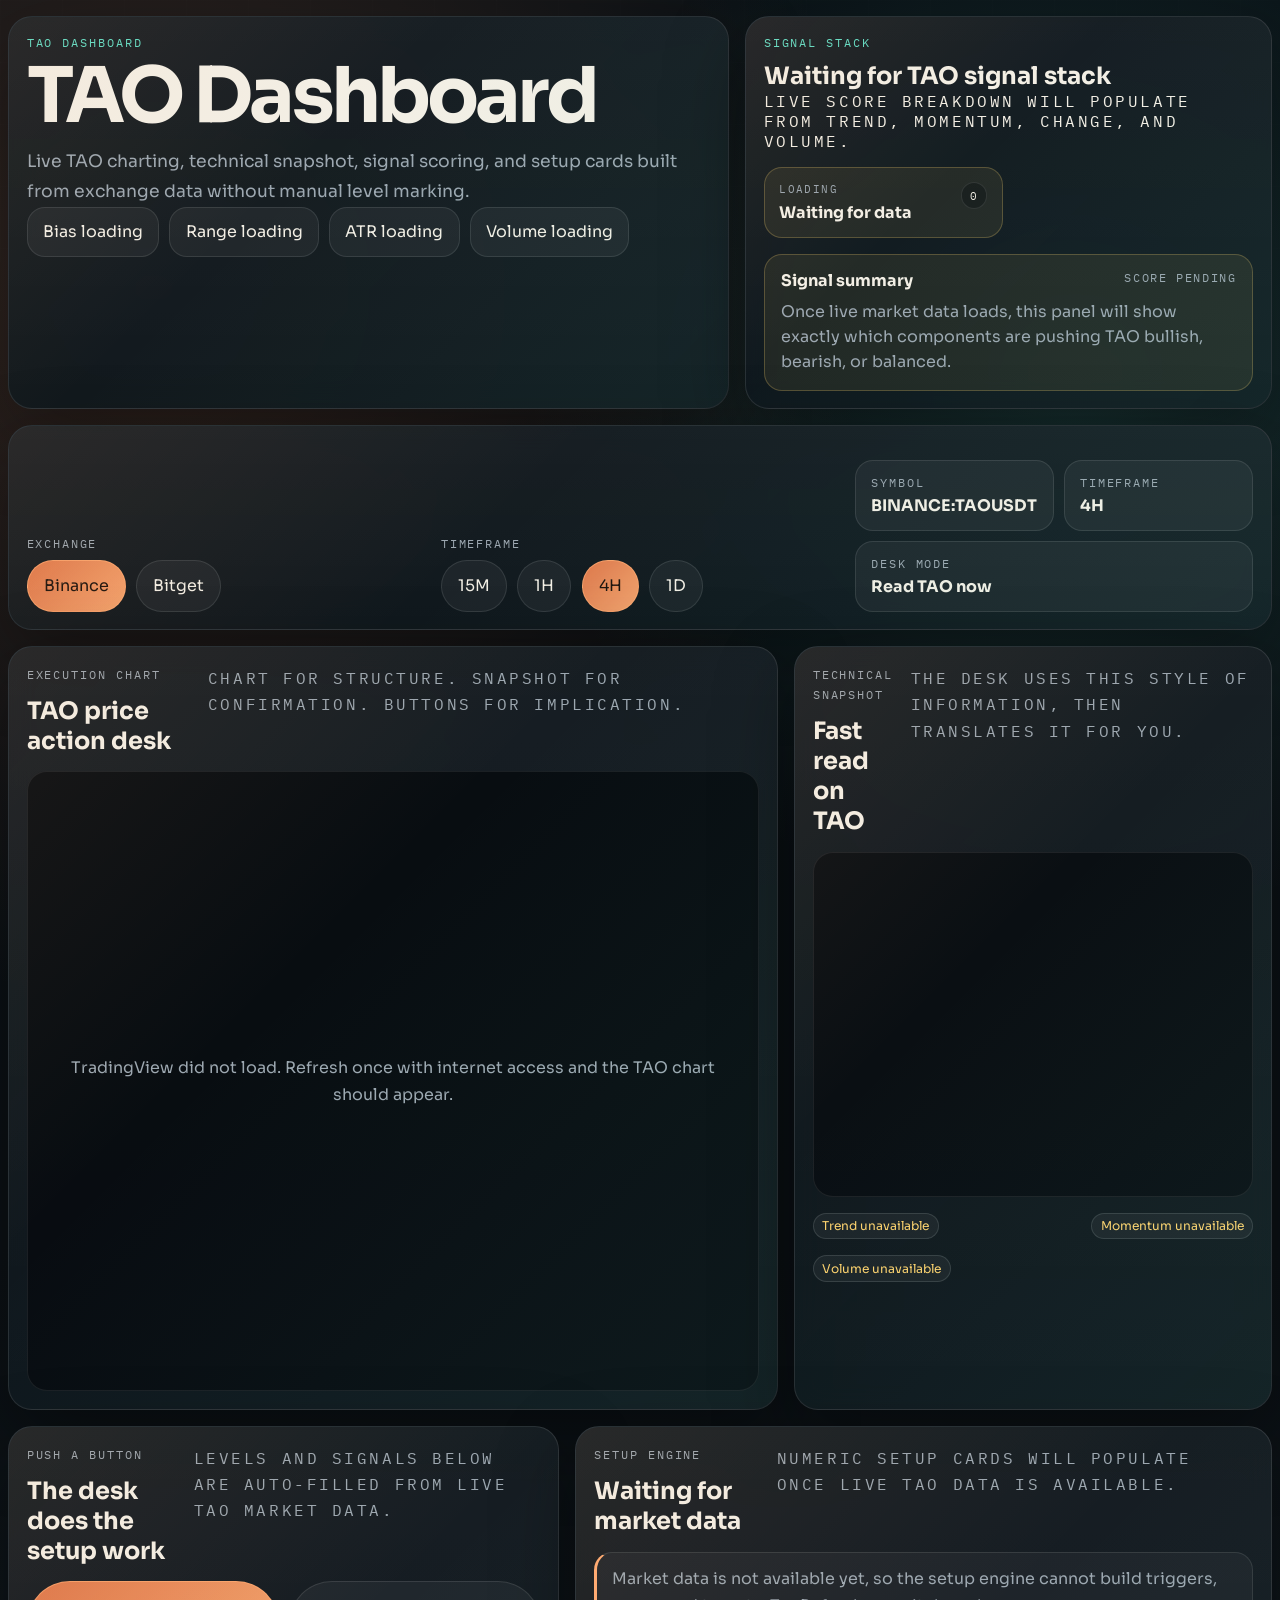
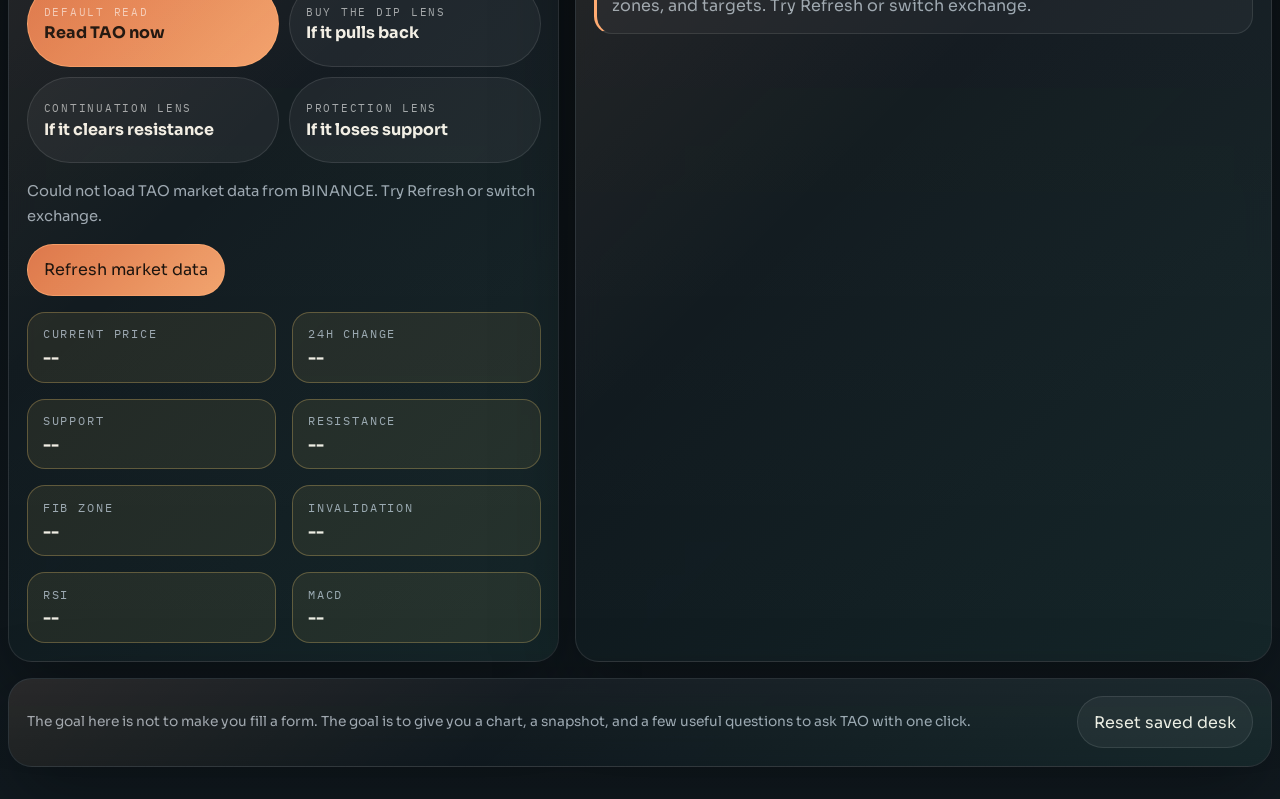
==== tao-dashboard/index.html @ 27b476bb "Publish TAO dashboard site" ====
﻿<!DOCTYPE html>
<html lang="en">
<head>
<meta charset="UTF-8">
<meta name="viewport" content="width=device-width, initial-scale=1.0">
<title>TAO Dashboard</title>
<link rel="preconnect" href="https://fonts.googleapis.com">
<link rel="preconnect" href="https://fonts.gstatic.com" crossorigin>
<link href="https://fonts.googleapis.com/css2?family=IBM+Plex+Mono:wght@400;500;600&family=Sora:wght@400;600;700;800&display=swap" rel="stylesheet">
<script src="https://s3.tradingview.com/tv.js"></script>
<style>
:root{--bg:#0b1014;--panel:rgba(16,25,31,.9);--line:rgba(255,255,255,.11);--text:#f3efe5;--muted:#9da8b1;--accent:#ffab72;--accent2:#62dec6;--good:#8ae29c;--warn:#ffd36e;--bad:#ff7c72;--shadow:0 28px 80px rgba(0,0,0,.35);--r:24px}
*{box-sizing:border-box}body{margin:0;min-height:100vh;font-family:"Sora",sans-serif;color:var(--text);background:radial-gradient(circle at 12% 12%,rgba(255,139,82,.17),transparent 30%),radial-gradient(circle at 84% 16%,rgba(98,222,198,.16),transparent 24%),linear-gradient(180deg,#091015,#0b1014 52%,#111a20);overflow-x:hidden}body::before{content:"";position:fixed;inset:0;pointer-events:none;background:linear-gradient(rgba(255,255,255,.03) 1px,transparent 1px),linear-gradient(90deg,rgba(255,255,255,.03) 1px,transparent 1px);background-size:62px 62px;mask-image:linear-gradient(180deg,rgba(255,255,255,.28),transparent 88%)}main{width:min(1380px,calc(100vw - 1rem));margin:0 auto;padding:1rem 0 2rem}
.panel{background:linear-gradient(180deg,rgba(255,255,255,.03),transparent),var(--panel);border:1px solid var(--line);border-radius:var(--r);box-shadow:var(--shadow);backdrop-filter:blur(14px);position:relative;overflow:hidden}.panel::before{content:"";position:absolute;inset:0;background:linear-gradient(135deg,rgba(255,171,114,.08),transparent 40%,rgba(98,222,198,.07));pointer-events:none}
.hero,.controls,.top-grid,.desk-grid,.explain-grid,.metric-grid,.bubble-grid{display:grid;gap:1rem}.hero{grid-template-columns:minmax(0,1.3fr) minmax(280px,.95fr);margin-bottom:1rem}.hero-card,.explainer,.control-card,.chart,.snapshot,.autopilot,.readout,.footer-row{padding:1.1rem}.eyebrow,.label,.mini,.metric span,.stat span,.mode-btn small{font-family:"IBM Plex Mono",monospace;text-transform:uppercase;letter-spacing:.16em}.eyebrow{margin:0 0 .7rem;font-size:.76rem;color:var(--accent2)}h1,h2,h3,p{margin:0}h1{font-size:clamp(2.8rem,6vw,4.9rem);line-height:.92;letter-spacing:-.05em;max-width:10ch}.lede{margin-top:1rem;max-width:60ch;color:var(--muted);line-height:1.72;font-size:clamp(1rem,1.35vw,1.12rem)}
.chip-row,.segmented,.stat-row,.mode-row{display:flex;flex-wrap:wrap;gap:.65rem}.chip,.segmented button,.stat,.metric,.explain,.bubble,.mode-btn,.refresh-btn,.reset-btn{border:1px solid rgba(255,255,255,.1);background:rgba(255,255,255,.05);border-radius:18px}.chip,.stat,.metric,.explain,.bubble{padding:.85rem .95rem}.controls{grid-template-columns:repeat(3,minmax(0,1fr));margin-bottom:1rem;align-items:end}.label{font-size:.72rem;color:var(--muted);margin-bottom:.55rem}.segmented button,.mode-btn,.refresh-btn,.reset-btn{padding:.9rem 1rem;color:var(--text);font:inherit;cursor:pointer;transition:.2s ease;border-radius:999px;background:rgba(255,255,255,.05)}.segmented button:hover,.mode-btn:hover,.refresh-btn:hover,.reset-btn:hover,.segmented button:focus-visible,.mode-btn:focus-visible,.refresh-btn:focus-visible,.reset-btn:focus-visible{transform:translateY(-1px);border-color:rgba(255,171,114,.42);outline:none}.segmented .active,.mode-btn.active,.refresh-btn{background:linear-gradient(135deg,rgba(255,135,82,.86),rgba(255,171,114,.95));color:#1d140e;border-color:rgba(255,171,114,.65)}
.stat-row{margin-top:1rem}.stat{flex:1 1 120px}.stat span,.metric span{display:block;font-size:.72rem;color:var(--muted);margin-bottom:.35rem}.top-grid{grid-template-columns:minmax(0,1.45fr) minmax(320px,.9fr);margin-bottom:1rem}.head{display:flex;justify-content:space-between;gap:1rem;align-items:start;margin-bottom:.95rem}.head p,.bubble p,.explain p,.footer-note,.status-line{color:var(--muted);line-height:1.65}.chart-mount{height:620px;border-radius:20px;overflow:hidden;border:1px solid rgba(255,255,255,.08);background:rgba(8,13,17,.92)}#chart-widget{height:620px}#tech-widget{height:345px;border-radius:20px;overflow:hidden;border:1px solid rgba(255,255,255,.08);background:rgba(8,13,17,.76)}.fallback{height:100%;display:grid;place-items:center;padding:2rem;color:var(--muted);text-align:center;line-height:1.7}
.explain-grid{grid-template-columns:repeat(2,minmax(0,1fr));margin-top:1rem}.explain strong{display:block;margin-bottom:.3rem}.desk-grid{grid-template-columns:minmax(320px,.95fr) minmax(0,1.2fr)}.mode-row{margin-top:.3rem}.mode-btn{display:flex;flex-direction:column;gap:.2rem;align-items:flex-start;justify-content:center;min-height:86px;flex:1 1 210px;text-align:left}.mode-btn small{font-size:.68rem;color:rgba(255,255,255,.6)}.meta-row{display:flex;justify-content:space-between;gap:1rem;align-items:center;flex-wrap:wrap;margin-top:1rem}.status-line{font-size:.92rem}.metric-grid{grid-template-columns:repeat(2,minmax(0,1fr));margin-top:1rem}.metric strong{display:block}.metric.good{border-color:rgba(138,226,156,.28);background:rgba(138,226,156,.08)}.metric.warn{border-color:rgba(255,211,110,.28);background:rgba(255,211,110,.08)}.metric.bad{border-color:rgba(255,124,114,.28);background:rgba(255,124,114,.08)}.bubble-grid{margin-top:1rem}.bubble{background:rgba(255,255,255,.04)}.bubble--desk{border-left:3px solid var(--accent)}.bubble--market{border-left:3px solid var(--accent2)}.signal-grid{display:grid;grid-template-columns:repeat(2,minmax(0,1fr));gap:.75rem;margin-top:1rem}.signal-card{border:1px solid rgba(255,255,255,.1);background:rgba(255,255,255,.04);border-radius:18px;padding:.9rem}.signal-card.good{border-color:rgba(138,226,156,.26);background:rgba(138,226,156,.08)}.signal-card.warn{border-color:rgba(255,211,110,.24);background:rgba(255,211,110,.08)}.signal-card.bad{border-color:rgba(255,124,114,.24);background:rgba(255,124,114,.08)}.signal-card__top{display:flex;justify-content:space-between;gap:.75rem;align-items:flex-start}.signal-card__label,.signal-card__impact,.tool-card__eyebrow,.tool-level span,.tool-card__tag{font-family:"IBM Plex Mono",monospace;text-transform:uppercase;letter-spacing:.14em}.signal-card__label{font-size:.66rem;color:var(--muted);margin-bottom:.35rem}.signal-card__value{font-size:1rem;line-height:1.25}.signal-card__impact{font-size:.7rem;padding:.35rem .5rem;border-radius:999px;border:1px solid rgba(255,255,255,.1);background:rgba(8,13,17,.34);white-space:nowrap}.signal-summary{margin-top:1rem;padding:.95rem 1rem;border-radius:18px;border:1px solid rgba(255,255,255,.1);background:rgba(255,255,255,.04)}.signal-summary.good{border-color:rgba(138,226,156,.26);background:rgba(138,226,156,.08)}.signal-summary.warn{border-color:rgba(255,211,110,.24);background:rgba(255,211,110,.08)}.signal-summary.bad{border-color:rgba(255,124,114,.24);background:rgba(255,124,114,.08)}.signal-summary__top{display:flex;justify-content:space-between;gap:.8rem;align-items:flex-start;margin-bottom:.55rem}.signal-summary__score{font-family:"IBM Plex Mono",monospace;text-transform:uppercase;letter-spacing:.14em;font-size:.72rem;color:var(--muted)}.signal-summary p{color:var(--muted);line-height:1.55}.tool-grid{display:grid;gap:1rem;margin-top:1rem}.tool-grid--triple{grid-template-columns:repeat(3,minmax(0,1fr))}.tool-grid--double{grid-template-columns:repeat(2,minmax(0,1fr))}.tool-card{border:1px solid rgba(255,255,255,.1);background:rgba(255,255,255,.04);border-radius:18px;padding:1rem}.tool-card.good{border-color:rgba(138,226,156,.26);background:rgba(138,226,156,.08)}.tool-card.warn{border-color:rgba(255,211,110,.24);background:rgba(255,211,110,.08)}.tool-card.bad{border-color:rgba(255,124,114,.24);background:rgba(255,124,114,.08)}.tool-card__head{display:flex;justify-content:space-between;gap:.8rem;align-items:flex-start;margin-bottom:.85rem}.tool-card__eyebrow{font-size:.68rem;color:var(--muted);margin-bottom:.28rem}.tool-card__title{font-size:1rem;line-height:1.2}.tool-card__tag{font-size:.68rem;color:var(--text);padding:.35rem .55rem;border:1px solid rgba(255,255,255,.1);border-radius:999px;background:rgba(255,255,255,.05)}.tool-card__rows{display:grid;grid-template-columns:repeat(2,minmax(0,1fr));gap:.7rem}.tool-level{padding:.75rem .8rem;border-radius:14px;border:1px solid rgba(255,255,255,.08);background:rgba(8,13,17,.34)}.tool-level span{display:block;font-size:.66rem;color:var(--muted);margin-bottom:.3rem}.tool-level strong{display:block;font-size:.95rem;line-height:1.25}.tool-note{margin-top:.85rem;color:var(--muted);line-height:1.6;font-size:.92rem}
.footer-row{display:flex;justify-content:space-between;gap:1rem;align-items:center;flex-wrap:wrap;margin-top:1rem}.footer-note{font-size:.86rem}.pill{display:inline-flex;align-items:center;gap:.45rem;padding:.28rem .55rem;border-radius:999px;font-size:.76rem;border:1px solid rgba(255,255,255,.12);background:rgba(255,255,255,.05)}.pill.good{color:var(--good)}.pill.warn{color:var(--warn)}.pill.bad{color:var(--bad)}
@media (max-width:1150px){.hero,.controls,.top-grid,.desk-grid,.explain-grid,.metric-grid,.signal-grid,.tool-grid--triple,.tool-grid--double{grid-template-columns:1fr}.chart-mount,#chart-widget{height:520px}#tech-widget{height:340px}}@media (max-width:720px){main{width:min(100vw - .8rem,100%);padding:.5rem 0 1.5rem}.hero-card,.explainer,.control-card,.chart,.snapshot,.autopilot,.readout,.footer-row{padding:1rem}.chart-mount,#chart-widget{height:430px}.segmented button,.mode-btn,.refresh-btn,.reset-btn{width:100%}.tool-card__rows{grid-template-columns:1fr}}
</style>
</head>
<body>
<main>
  <section class="hero">
    <div class="panel hero-card">
      <p class="eyebrow">TAO dashboard</p>
      <h1>TAO Dashboard</h1>
      <p class="lede">Live TAO charting, technical snapshot, signal scoring, and setup cards built from exchange data without manual level marking.</p>
      <div class="chip-row">
        <div class="chip" id="heroChipBias">Bias loading</div>
        <div class="chip" id="heroChipRange">Range loading</div>
        <div class="chip" id="heroChipAtr">ATR loading</div>
        <div class="chip" id="heroChipVolume">Volume loading</div>
      </div>
    </div>
    <aside class="panel explainer">
      <p class="eyebrow">Signal Stack</p>
      <h2 id="signalTitle">Waiting for TAO signal stack</h2>
      <p class="mini" id="signalMeta">Live score breakdown will populate from trend, momentum, change, and volume.</p>
      <div class="signal-grid" id="signalGrid">
        <div class="signal-card warn">
          <div class="signal-card__top">
            <div>
              <div class="signal-card__label">Loading</div>
              <strong class="signal-card__value">Waiting for data</strong>
            </div>
            <div class="signal-card__impact">0</div>
          </div>
        </div>
      </div>
      <div class="signal-summary warn" id="signalSummary">
        <div class="signal-summary__top">
          <strong>Signal summary</strong>
          <span class="signal-summary__score">Score pending</span>
        </div>
        <p>Once live market data loads, this panel will show exactly which components are pushing TAO bullish, bearish, or balanced.</p>
      </div>
    </aside>
  </section>

  <section class="panel control-card controls">
    <div>
      <div class="label">Exchange</div>
      <div class="segmented">
        <button type="button" data-exchange="BINANCE" class="active">Binance</button>
        <button type="button" data-exchange="BITGET">Bitget</button>
      </div>
    </div>
    <div>
      <div class="label">Timeframe</div>
      <div class="segmented">
        <button type="button" data-interval="15">15M</button>
        <button type="button" data-interval="60">1H</button>
        <button type="button" data-interval="240" class="active">4H</button>
        <button type="button" data-interval="D">1D</button>
      </div>
    </div>
    <div class="stat-row">
      <div class="stat"><span>Symbol</span><strong id="heroSymbol">BINANCE:TAOUSDT</strong></div>
      <div class="stat"><span>Timeframe</span><strong id="heroFrame">4H</strong></div>
      <div class="stat"><span>Desk Mode</span><strong id="heroMode">Read TAO now</strong></div>
    </div>
  </section>

  <section class="top-grid">
    <article class="panel chart">
      <div class="head">
        <div>
          <p class="eyebrow">Execution Chart</p>
          <h2>TAO price action desk</h2>
        </div>
        <p class="mini">Chart for structure. Snapshot for confirmation. Buttons for implication.</p>
      </div>
      <div class="chart-mount" id="chartMount"><div class="fallback">Loading TAO chart...</div></div>
    </article>

    <aside class="panel snapshot">
      <div class="head">
        <div>
          <p class="eyebrow">Technical Snapshot</p>
          <h2>Fast read on TAO</h2>
        </div>
        <p class="mini">The desk uses this style of information, then translates it for you.</p>
      </div>
      <div id="tech-widget"><div class="fallback">Loading technical summary...</div></div>
      <div class="meta-row">
        <span class="pill good" id="trendPill">Trend loading</span>
        <span class="pill warn" id="momentumPill">Momentum loading</span>
        <span class="pill bad" id="volumePill">Volume loading</span>
      </div>
    </aside>
  </section>

  <section class="desk-grid">
    <article class="panel autopilot">
      <div class="head">
        <div>
          <p class="eyebrow">Push A Button</p>
          <h2>The desk does the setup work</h2>
        </div>
        <p class="mini">Levels and signals below are auto-filled from live TAO market data.</p>
      </div>
      <div class="mode-row" id="modeRow">
        <button type="button" class="mode-btn active" data-mode="quick"><small>default read</small><strong>Read TAO now</strong></button>
        <button type="button" class="mode-btn" data-mode="pullback"><small>buy the dip lens</small><strong id="pullbackLabel">If it pulls back</strong></button>
        <button type="button" class="mode-btn" data-mode="breakout"><small>continuation lens</small><strong id="breakoutLabel">If it clears resistance</strong></button>
        <button type="button" class="mode-btn" data-mode="risk"><small>protection lens</small><strong id="riskLabel">If it loses support</strong></button>
      </div>
      <div class="meta-row">
        <div class="status-line" id="statusLine">Loading market data...</div>
        <button type="button" class="refresh-btn" id="refreshBtn">Refresh market data</button>
      </div>
      <div class="metric-grid" id="metricGrid">
        <div class="metric"><span>Current price</span><strong>--</strong></div>
        <div class="metric"><span>24h change</span><strong>--</strong></div>
        <div class="metric"><span>Support</span><strong>--</strong></div>
        <div class="metric"><span>Resistance</span><strong>--</strong></div>
        <div class="metric"><span>Fib zone</span><strong>--</strong></div>
        <div class="metric"><span>Invalidation</span><strong>--</strong></div>
        <div class="metric"><span>RSI</span><strong>--</strong></div>
        <div class="metric"><span>MACD</span><strong>--</strong></div>
      </div>
    </article>

    <aside class="panel readout">
      <div class="head">
        <div>
          <p class="eyebrow">Setup Engine</p>
          <h2 id="readoutTitle">Waiting for market data</h2>
        </div>
        <p class="mini" id="readoutMeta">Numeric setup cards will populate from live TAO structure.</p>
      </div>
      <div class="bubble-grid" id="bubbleGrid" aria-live="polite">
        <div class="bubble bubble--desk"><p>Waiting for live TAO data before calculating numeric setup cards.</p></div>
      </div>
    </aside>
  </section>

  <div class="panel footer-row">
    <p class="footer-note">The goal here is not to make you fill a form. The goal is to give you a chart, a snapshot, and a few useful questions to ask TAO with one click.</p>
    <button type="button" class="reset-btn" id="resetBtn">Reset saved desk</button>
  </div>
</main>

<script>
const KEY="tao-desk-v3";
const frames={
  "15":{label:"15M",technical:"15m",binance:"15m",bitget:"15min"},
  "60":{label:"1H",technical:"1h",binance:"1h",bitget:"1h"},
  "240":{label:"4H",technical:"4h",binance:"4h",bitget:"4h"},
  "D":{label:"1D",technical:"1d",binance:"1d",bitget:"1day"}
};
const defaults={exchange:"BINANCE",interval:"240",mode:"quick"};
const state=loadState();
let market=null;

function loadState(){
  try{
    const raw=localStorage.getItem(KEY);
    if(!raw)return {...defaults};
    const parsed=JSON.parse(raw);
    return {
      exchange:parsed.exchange||defaults.exchange,
      interval:parsed.interval||defaults.interval,
      mode:parsed.mode||defaults.mode
    };
  }catch{
    return {...defaults};
  }
}

function saveState(){
  try{localStorage.setItem(KEY,JSON.stringify(state));}catch{}
}

function num(value,digits=2){
  return new Intl.NumberFormat("en-US",{maximumFractionDigits:digits}).format(value);
}

function money(value){
  return "$"+num(value,2);
}

function symbol(){
  return state.exchange+":TAOUSDT";
}

function getModeTitle(){
  if(state.mode==="pullback")return "Pullback map";
  if(state.mode==="breakout")return "Breakout watch";
  if(state.mode==="risk")return "Risk check";
  return "Read TAO now";
}

function syncHeader(){
  document.querySelectorAll("[data-exchange]").forEach((button)=>{
    button.classList.toggle("active",button.dataset.exchange===state.exchange);
  });
  document.querySelectorAll("[data-interval]").forEach((button)=>{
    button.classList.toggle("active",button.dataset.interval===state.interval);
  });
  document.querySelectorAll("[data-mode]").forEach((button)=>{
    button.classList.toggle("active",button.dataset.mode===state.mode);
  });
  document.getElementById("heroSymbol").textContent=symbol();
  document.getElementById("heroFrame").textContent=frames[state.interval].label;
  document.getElementById("heroMode").textContent=getModeTitle();
}

function renderChart(){
  const mount=document.getElementById("chartMount");
  if(typeof TradingView==="undefined"||typeof TradingView.widget!=="function"){
    mount.innerHTML='<div class="fallback">TradingView did not load. Refresh once with internet access and the TAO chart should appear.</div>';
    return;
  }
  mount.innerHTML='<div id="chart-widget"></div>';
  new TradingView.widget({
    autosize:true,
    symbol:symbol(),
    interval:state.interval,
    timezone:"America/New_York",
    theme:"dark",
    style:"1",
    locale:"en",
    allow_symbol_change:false,
    enable_publishing:false,
    hide_legend:false,
    hide_side_toolbar:false,
    hide_top_toolbar:false,
    withdateranges:true,
    details:false,
    calendar:false,
    studies:["MAExp@tv-basicstudies","RSI@tv-basicstudies","MACD@tv-basicstudies","Volume@tv-basicstudies"],
    container_id:"chart-widget",
    support_host:"https://www.tradingview.com"
  });
}

function renderTech(){
  const host=document.getElementById("tech-widget");
  host.innerHTML='<div class="tradingview-widget-container" style="height:100%;width:100%"><div class="tradingview-widget-container__widget" style="height:100%;width:100%"></div></div>';
  const script=document.createElement("script");
  script.type="text/javascript";
  script.async=true;
  script.src="https://s3.tradingview.com/external-embedding/embed-widget-technical-analysis.js";
  script.text=JSON.stringify({
    interval:frames[state.interval].technical,
    width:"100%",
    height:"100%",
    isTransparent:true,
    symbol:symbol(),
    showIntervalTabs:true,
    displayMode:"single",
    locale:"en",
    colorTheme:"dark"
  });
  host.firstElementChild.appendChild(script);
}

async function fetchJson(url){
  const response=await fetch(url,{cache:"no-store"});
  if(!response.ok)throw new Error("HTTP "+response.status);
  return response.json();
}

function setStatus(text){
  document.getElementById("statusLine").textContent=text;
}

async function loadMarketData(){
  setStatus("Loading TAO market data...");
  try{
    const exchange=state.exchange;
    const frame=frames[state.interval];
    let tickerData;
    let candleData;

    if(exchange==="BINANCE"){
      [tickerData,candleData]=await Promise.all([
        fetchJson("https://api.binance.com/api/v3/ticker/24hr?symbol=TAOUSDT"),
        fetchJson("https://api.binance.com/api/v3/klines?symbol=TAOUSDT&interval="+frame.binance+"&limit=120")
      ]);
      market=buildMarketModel({
        exchange,
        price:Number(tickerData.lastPrice),
        change24h:Number(tickerData.priceChangePercent),
        candles:candleData.map((row)=>({
          time:Number(row[0]),
          open:Number(row[1]),
          high:Number(row[2]),
          low:Number(row[3]),
          close:Number(row[4]),
          volume:Number(row[5])
        }))
      });
    }else{
      [tickerData,candleData]=await Promise.all([
        fetchJson("https://api.bitget.com/api/spot/v1/market/ticker?symbol=TAOUSDT_SPBL"),
        fetchJson("https://api.bitget.com/api/spot/v1/market/candles?symbol=TAOUSDT_SPBL&period="+frame.bitget+"&limit=120")
      ]);
      market=buildMarketModel({
        exchange,
        price:Number(tickerData.data.close),
        change24h:Number(tickerData.data.change)*100,
        candles:(candleData.data||[]).map((row)=>({
          time:Number(row.ts),
          open:Number(row.open),
          high:Number(row.high),
          low:Number(row.low),
          close:Number(row.close),
          volume:Number(row.baseVol)
        }))
      });
    }

    market.fetchedAt=Date.now();
    renderMarketSummary();
    renderReadout();
  }catch{
    market=null;
    setStatus("Could not load TAO market data from "+state.exchange+". Try Refresh or switch exchange.");
    renderMarketSummary();
    renderReadout();
  }
}

function ema(values,period){
  const multiplier=2/(period+1);
  const result=[];
  let previous=values[0]||0;
  values.forEach((value,index)=>{
    if(index===0)previous=value;
    else previous=(value*multiplier)+(previous*(1-multiplier));
    result.push(previous);
  });
  return result;
}

function rsi(values,period=14){
  if(values.length<period+1)return 50;
  let gains=0;
  let losses=0;
  for(let i=1;i<=period;i+=1){
    const change=values[i]-values[i-1];
    if(change>=0)gains+=change;
    else losses+=Math.abs(change);
  }
  let avgGain=gains/period;
  let avgLoss=losses/period;
  for(let i=period+1;i<values.length;i+=1){
    const change=values[i]-values[i-1];
    const gain=Math.max(change,0);
    const loss=Math.max(-change,0);
    avgGain=((avgGain*(period-1))+gain)/period;
    avgLoss=((avgLoss*(period-1))+loss)/period;
  }
  if(avgLoss===0)return 100;
  const rs=avgGain/avgLoss;
  return 100-(100/(1+rs));
}

function macd(values){
  const ema12=ema(values,12);
  const ema26=ema(values,26);
  const line=values.map((_,index)=>ema12[index]-ema26[index]);
  const signal=ema(line,9);
  const lastIndex=line.length-1;
  return {
    line:line[lastIndex],
    signal:signal[lastIndex],
    histogram:line[lastIndex]-signal[lastIndex]
  };
}

function atr(candles,period=14){
  if(candles.length<2)return 0;
  const ranges=candles.map((candle,index)=>{
    if(index===0)return candle.high-candle.low;
    const previousClose=candles[index-1].close;
    return Math.max(
      candle.high-candle.low,
      Math.abs(candle.high-previousClose),
      Math.abs(candle.low-previousClose)
    );
  });
  return ema(ranges,period).at(-1)||0;
}

function buildMarketModel(input){
  const candles=[...input.candles].sort((a,b)=>a.time-b.time);
  const closes=candles.map((c)=>c.close);
  const volumes=candles.map((c)=>c.volume);
  const price=input.price||closes.at(-1)||0;
  const ema20=ema(closes,20).at(-1)||price;
  const ema50=ema(closes,50).at(-1)||price;
  const rsi14=rsi(closes,14);
  const macdData=macd(closes);
  const atr14=atr(candles,14);
  const recentRangeCandles=candles.slice(-24);
  const swingCandles=candles.slice(-72);
  const support=Math.min(...recentRangeCandles.map((c)=>c.low));
  const resistance=Math.max(...recentRangeCandles.map((c)=>c.high));
  const swingLow=Math.min(...swingCandles.map((c)=>c.low));
  const swingHigh=Math.max(...swingCandles.map((c)=>c.high));
  const range=Math.max(resistance-support,0.0000001);
  const volumeAvg=volumes.slice(-20).reduce((sum,value)=>sum+value,0)/Math.max(1,volumes.slice(-20).length);
  const volumeRatio=(volumes.at(-1)||0)/(volumeAvg||1);
  let score=0;
  const signalStack=[];
  const pushSignal=(label,value,impact,tone)=>{
    score+=impact;
    signalStack.push({
      label,
      value,
      impact:(impact>0?"+":"")+num(impact,impact%1===0?0:1),
      tone
    });
  };
  pushSignal("Price vs EMA20",price>ema20?"Above fast trend":"Below fast trend",price>ema20?1:-1,price>ema20?"good":"bad");
  pushSignal("EMA stack",ema20>ema50?"Fast over slow":"Fast under slow",ema20>ema50?1:-1,ema20>ema50?"good":"bad");
  if(rsi14>=60)pushSignal("RSI",num(rsi14,1)+" constructive",1,"good");
  else if(rsi14<=45)pushSignal("RSI",num(rsi14,1)+" weak",-1,"bad");
  else pushSignal("RSI",num(rsi14,1)+" neutral",0,"warn");
  pushSignal("MACD",macdData.histogram>=0?"Histogram positive":"Histogram negative",macdData.histogram>=0?1:-1,macdData.histogram>=0?"good":"bad");
  if(input.change24h>0)pushSignal("24h change",num(input.change24h,2)+"%",0.5,"good");
  else if(input.change24h<0)pushSignal("24h change",num(input.change24h,2)+"%",-0.5,"bad");
  else pushSignal("24h change","0.00%",0,"warn");
  if(volumeRatio>1.15)pushSignal("Volume",num(volumeRatio,2)+"x average",0.5,"good");
  else if(volumeRatio<0.85)pushSignal("Volume",num(volumeRatio,2)+"x average",-0.5,"bad");
  else pushSignal("Volume",num(volumeRatio,2)+"x average",0,"warn");
  let bias="Balanced";
  if(score>=3)bias="Bullish";
  else if(score<=-3)bias="Bearish";
  const position=(price-support)/range;
  let structure="Range negotiation";
  if(bias==="Bullish"&&position>=0.82)structure="Pressing resistance";
  else if(bias==="Bullish"&&position<=0.45)structure="Pulling back in trend";
  else if(bias==="Bearish"&&position<=0.18)structure="Pressing support lower";
  else if(bias==="Bearish"&&position>=0.55)structure="Bouncing into supply";
  const swingRange=Math.max(swingHigh-swingLow,0.0000001);
  const fibTrend=bias==="Bearish"?"down":"up";
  const fibZone=fibTrend==="down"
    ? {low:swingLow+(swingRange*0.382),high:swingLow+(swingRange*0.618),label:"bounce zone"}
    : {low:swingHigh-(swingRange*0.618),high:swingHigh-(swingRange*0.382),label:"pullback zone"};
  const invalidation=bias==="Bearish"?resistance+(atr14*0.35):support-(atr14*0.35);
  const trendLabel=price>ema20&&ema20>ema50?"Bullish EMA stack":price<ema20&&ema20<ema50?"Bearish EMA stack":"Mixed EMA stack";
  const momentumLabel=rsi14>=70?"Hot momentum":rsi14>=60?"Constructive momentum":rsi14<=45?"Weak momentum":"Neutral momentum";
  const volumeLabel=volumeRatio>1.15?"Expanding volume":volumeRatio<0.85?"Weak volume":"Normal volume";
  const macdLabel=macdData.histogram>=0?"Bullish MACD":"Bearish MACD";
  return {exchange:input.exchange,price,change24h:input.change24h,ema20,ema50,rsi14,macd:macdData,atr14,support,resistance,fibZone,invalidation,bias,structure,trendLabel,momentumLabel,volumeLabel,macdLabel,volumeRatio,score,signalStack,rangePosition:position};
}

function pickClass(type){
  if(type==="good")return "metric good";
  if(type==="bad")return "metric bad";
  return "metric warn";
}

function marketMetric(label,value,type="warn"){
  return '<div class="'+pickClass(type)+'"><span>'+label+'</span><strong>'+value+'</strong></div>';
}

function percentMove(from,to){
  if(!Number.isFinite(from)||!Number.isFinite(to)||from===0)return "--";
  return num(((to-from)/from)*100,2)+"%";
}

function riskReward(entry,stop,target){
  const risk=Math.abs(entry-stop);
  const reward=Math.abs(target-entry);
  if(!Number.isFinite(risk)||!Number.isFinite(reward)||risk<=0||reward<=0)return "--";
  return num(reward/risk,2)+"R";
}

function averageLevel(low,high){
  return (low+high)/2;
}

function toneFromBias(bias){
  if(bias==="Bullish")return "good";
  if(bias==="Bearish")return "bad";
  return "warn";
}

function toolLevel(label,value){
  return '<div class="tool-level"><span>'+label+'</span><strong>'+value+'</strong></div>';
}

function toolCard(card){
  return '<article class="tool-card '+card.tone+'">'+
    '<div class="tool-card__head">'+
      '<div><div class="tool-card__eyebrow">'+card.eyebrow+'</div><h3 class="tool-card__title">'+card.title+'</h3></div>'+
      '<div class="tool-card__tag">'+card.tag+'</div>'+
    '</div>'+
    '<div class="tool-card__rows">'+card.rows.map((row)=>toolLevel(row.label,row.value)).join("")+'</div>'+
    '<p class="tool-note">'+card.note+'</p>'+
  '</article>';
}

function signalCard(signal){
  return '<div class="signal-card '+signal.tone+'">'+
    '<div class="signal-card__top">'+
      '<div><div class="signal-card__label">'+signal.label+'</div><strong class="signal-card__value">'+signal.value+'</strong></div>'+
      '<div class="signal-card__impact">'+signal.impact+'</div>'+
    '</div>'+
  '</div>';
}

function getToolCards(){
  const fibMid=averageLevel(market.fibZone.low,market.fibZone.high);
  const range=Math.max(market.resistance-market.support,0.0000001);
  const breakoutTarget1=market.resistance+(range*0.618);
  const breakoutTarget2=market.resistance+range;
  const breakdownTarget1=market.support-(range*0.618);
  const breakdownTarget2=market.support-range;
  const breakoutStop=Math.max(market.support,market.resistance-(market.atr14*0.35));
  const biasTone=toneFromBias(market.bias);

  const regimeCard={
    tone:biasTone,
    eyebrow:"regime",
    title:market.bias+" "+frames[state.interval].label,
    tag:market.structure,
    rows:[
      {label:"Trend",value:market.trendLabel},
      {label:"Momentum",value:market.momentumLabel},
      {label:"RSI",value:num(market.rsi14,1)},
      {label:"MACD",value:market.macdLabel}
    ],
    note:"Snapshot agrees with the price map. Use this card to decide whether pullbacks, breakouts, or defense deserve attention."
  };

  const pullbackCard={
    tone:market.bias==="Bullish"?"good":market.bias==="Balanced"?"warn":"bad",
    eyebrow:"pullback",
    title:"Fib reaction map",
    tag:market.fibZone.label,
    rows:[
      {label:"Zone",value:money(market.fibZone.low)+" to "+money(market.fibZone.high)},
      {label:"Midpoint",value:money(fibMid)},
      {label:"Hold above",value:money(market.support)},
      {label:"Target",value:money(market.resistance)}
    ],
    note:"Mid-zone to resistance offers about "+riskReward(fibMid,market.invalidation,market.resistance)+" if support survives. Price is currently "+percentMove(market.price,fibMid)+" from the zone midpoint."
  };

  const breakoutCard={
    tone:market.bias==="Bullish"?"good":"warn",
    eyebrow:"breakout",
    title:"Continuation trigger",
    tag:"resistance",
    rows:[
      {label:"Clear",value:money(market.resistance)},
      {label:"Hold",value:money(breakoutStop)},
      {label:"Target 1",value:money(breakoutTarget1)},
      {label:"Target 2",value:money(breakoutTarget2)}
    ],
    note:"Breakout risk/reward is about "+riskReward(market.resistance,breakoutStop,breakoutTarget1)+" to the first extension. Current price sits "+percentMove(market.price,market.resistance)+" from the trigger."
  };

  const riskCard={
    tone:"bad",
    eyebrow:"risk",
    title:"Damage map",
    tag:"support",
    rows:[
      {label:"Lose",value:money(market.support)},
      {label:"Invalidation",value:money(market.invalidation)},
      {label:"Target 1",value:money(breakdownTarget1)},
      {label:"Target 2",value:money(breakdownTarget2)}
    ],
    note:"Once support breaks, the market can stretch toward the lower extensions fast. Use this card as the line-in-the-sand map, not as hope."
  };

  if(state.mode==="pullback"){
    return {
      title:"Pullback map for "+frames[state.interval].label,
      meta:"Use the fib zone, support, and invalidation as a live reaction tool.",
      gridClass:"tool-grid tool-grid--double",
      cards:[pullbackCard,regimeCard]
    };
  }

  if(state.mode==="breakout"){
    return {
      title:"Breakout map for "+frames[state.interval].label,
      meta:"Use resistance, breakout hold, and extensions as the live continuation tool.",
      gridClass:"tool-grid tool-grid--double",
      cards:[breakoutCard,regimeCard]
    };
  }

  if(state.mode==="risk"){
    return {
      title:"Risk map for "+frames[state.interval].label,
      meta:"Use support loss and invalidation as the live damage tool.",
      gridClass:"tool-grid tool-grid--double",
      cards:[riskCard,regimeCard]
    };
  }

  return {
    title:"TAO setup engine on "+frames[state.interval].label,
    meta:"Three live maps built from support, resistance, fibs, ATR, and bias.",
    gridClass:"tool-grid tool-grid--triple",
    cards:[regimeCard,pullbackCard,breakoutCard]
  };
}

function renderSignalStack(){
  const title=document.getElementById("signalTitle");
  const meta=document.getElementById("signalMeta");
  const grid=document.getElementById("signalGrid");
  const summary=document.getElementById("signalSummary");
  if(!market){
    title.textContent="Waiting for TAO signal stack";
    meta.textContent="Live score breakdown will populate from trend, momentum, change, and volume.";
    grid.innerHTML='<div class="signal-card warn"><div class="signal-card__top"><div><div class="signal-card__label">Loading</div><strong class="signal-card__value">Waiting for data</strong></div><div class="signal-card__impact">0</div></div></div>';
    summary.className="signal-summary warn";
    summary.innerHTML='<div class="signal-summary__top"><strong>Signal summary</strong><span class="signal-summary__score">Score pending</span></div><p>Once live market data loads, this panel will show exactly which components are pushing TAO bullish, bearish, or balanced.</p>';
    return;
  }
  const tone=toneFromBias(market.bias);
  title.textContent=market.bias+" signal stack";
  meta.textContent="Seven live inputs feed this score: price trend, EMA stack, RSI, MACD, 24h change, and volume.";
  grid.innerHTML=market.signalStack.map((signal)=>signalCard(signal)).join("");
  summary.className="signal-summary "+tone;
  summary.innerHTML=
    '<div class="signal-summary__top"><strong>'+market.structure+'</strong><span class="signal-summary__score">Net score '+num(market.score,market.score%1===0?0:1)+'</span></div>'+
    '<p>'+market.bias+' bias on the '+frames[state.interval].label+' chart. Thresholds flip at +3 for bullish and -3 for bearish, so this panel tells you exactly what is carrying the read.</p>';
}

function renderHeroFacts(){
  const biasChip=document.getElementById("heroChipBias");
  const rangeChip=document.getElementById("heroChipRange");
  const atrChip=document.getElementById("heroChipAtr");
  const volumeChip=document.getElementById("heroChipVolume");
  if(!market){
    biasChip.textContent="Bias loading";
    rangeChip.textContent="Range loading";
    atrChip.textContent="ATR loading";
    volumeChip.textContent="Volume loading";
    return;
  }
  biasChip.textContent=market.bias+" bias | score "+num(market.score,market.score%1===0?0:1);
  rangeChip.textContent="Range position | "+num(Math.max(0,Math.min(100,market.rangePosition*100)),0)+"%";
  atrChip.textContent="ATR14 | "+money(market.atr14);
  volumeChip.textContent="Volume | "+num(market.volumeRatio,2)+"x avg";
}

function renderMarketSummary(){
  const trendPill=document.getElementById("trendPill");
  const momentumPill=document.getElementById("momentumPill");
  const volumePill=document.getElementById("volumePill");
  const metricGrid=document.getElementById("metricGrid");
  if(!market){
    trendPill.textContent="Trend unavailable";
    trendPill.className="pill warn";
    momentumPill.textContent="Momentum unavailable";
    momentumPill.className="pill warn";
    volumePill.textContent="Volume unavailable";
    volumePill.className="pill warn";
    metricGrid.innerHTML=
      marketMetric("Current price","--")+
      marketMetric("24h change","--")+
      marketMetric("Support","--")+
      marketMetric("Resistance","--")+
      marketMetric("Fib zone","--")+
      marketMetric("Invalidation","--")+
      marketMetric("RSI","--")+
      marketMetric("MACD","--");
    document.getElementById("pullbackLabel").textContent="If it pulls back";
    document.getElementById("breakoutLabel").textContent="If it clears resistance";
    document.getElementById("riskLabel").textContent="If it loses support";
    document.getElementById("heroMode").textContent=getModeTitle();
    renderHeroFacts();
    renderSignalStack();
    return;
  }
  trendPill.textContent=market.trendLabel;
  trendPill.className="pill "+(market.bias==="Bullish"?"good":market.bias==="Bearish"?"bad":"warn");
  momentumPill.textContent=market.momentumLabel+" / "+market.macdLabel;
  momentumPill.className="pill "+(market.bias==="Bullish"?"good":market.bias==="Bearish"?"bad":"warn");
  volumePill.textContent=market.volumeLabel;
  volumePill.className="pill "+(market.volumeRatio>1.15?"good":market.volumeRatio<0.85?"bad":"warn");
  metricGrid.innerHTML=
    marketMetric("Current price",money(market.price),market.bias==="Bullish"?"good":market.bias==="Bearish"?"bad":"warn")+
    marketMetric("24h change",num(market.change24h,2)+"%",market.change24h>=0?"good":"bad")+
    marketMetric("Support",money(market.support),"warn")+
    marketMetric("Resistance",money(market.resistance),"warn")+
    marketMetric("Fib zone",money(market.fibZone.low)+" to "+money(market.fibZone.high),"warn")+
    marketMetric("Invalidation",money(market.invalidation),"bad")+
    marketMetric("RSI",num(market.rsi14,1),market.rsi14>=60?"good":market.rsi14<=45?"bad":"warn")+
    marketMetric("MACD",market.macd.histogram>=0?"Bullish":"Bearish",market.macd.histogram>=0?"good":"bad");
  document.getElementById("pullbackLabel").textContent="If it dips to "+money(market.fibZone.low)+" - "+money(market.fibZone.high);
  document.getElementById("breakoutLabel").textContent="If it clears "+money(market.resistance);
  document.getElementById("riskLabel").textContent="If it loses "+money(market.support);
  document.getElementById("heroMode").textContent=getModeTitle();
  renderHeroFacts();
  renderSignalStack();
  const time=new Date(market.fetchedAt).toLocaleTimeString([], {hour:"numeric",minute:"2-digit"});
  setStatus("Auto-filled from "+market.exchange+" TAO candles and ticker on the "+frames[state.interval].label+" chart. Updated at "+time+".");
}

function renderReadout(){
  const title=document.getElementById("readoutTitle");
  const meta=document.getElementById("readoutMeta");
  const bubbleGrid=document.getElementById("bubbleGrid");
  if(!market){
    title.textContent="Waiting for market data";
    meta.textContent="Numeric setup cards will populate once live TAO data is available.";
    bubbleGrid.className="bubble-grid";
    bubbleGrid.innerHTML='<div class="bubble bubble--desk"><p>Market data is not available yet, so the setup engine cannot build triggers, zones, and targets. Try Refresh or switch exchange.</p></div>';
    return;
  }
  const tool=getToolCards();
  title.textContent=tool.title;
  meta.textContent=tool.meta;
  bubbleGrid.className=tool.gridClass;
  bubbleGrid.innerHTML=tool.cards.map((card)=>toolCard(card)).join("");
}

function bindToolbar(){
  document.querySelectorAll("[data-exchange]").forEach((button)=>{
    button.addEventListener("click",async ()=>{
      if(state.exchange===button.dataset.exchange)return;
      state.exchange=button.dataset.exchange;
      saveState();
      syncHeader();
      renderChart();
      renderTech();
      await loadMarketData();
    });
  });
  document.querySelectorAll("[data-interval]").forEach((button)=>{
    button.addEventListener("click",async ()=>{
      if(state.interval===button.dataset.interval)return;
      state.interval=button.dataset.interval;
      saveState();
      syncHeader();
      renderChart();
      renderTech();
      await loadMarketData();
    });
  });
  document.querySelectorAll("[data-mode]").forEach((button)=>{
    button.addEventListener("click",()=>{
      state.mode=button.dataset.mode;
      saveState();
      syncHeader();
      renderMarketSummary();
      renderReadout();
    });
  });
}

function bindButtons(){
  document.getElementById("refreshBtn").addEventListener("click",loadMarketData);
  document.getElementById("resetBtn").addEventListener("click",()=>{
    if(!window.confirm("Clear the saved TAO desk preferences?"))return;
    localStorage.removeItem(KEY);
    window.location.reload();
  });
}

window.addEventListener("load",async ()=>{
  syncHeader();
  bindToolbar();
  bindButtons();
  renderChart();
  renderTech();
  await loadMarketData();
});
</script>
</body>
</html>
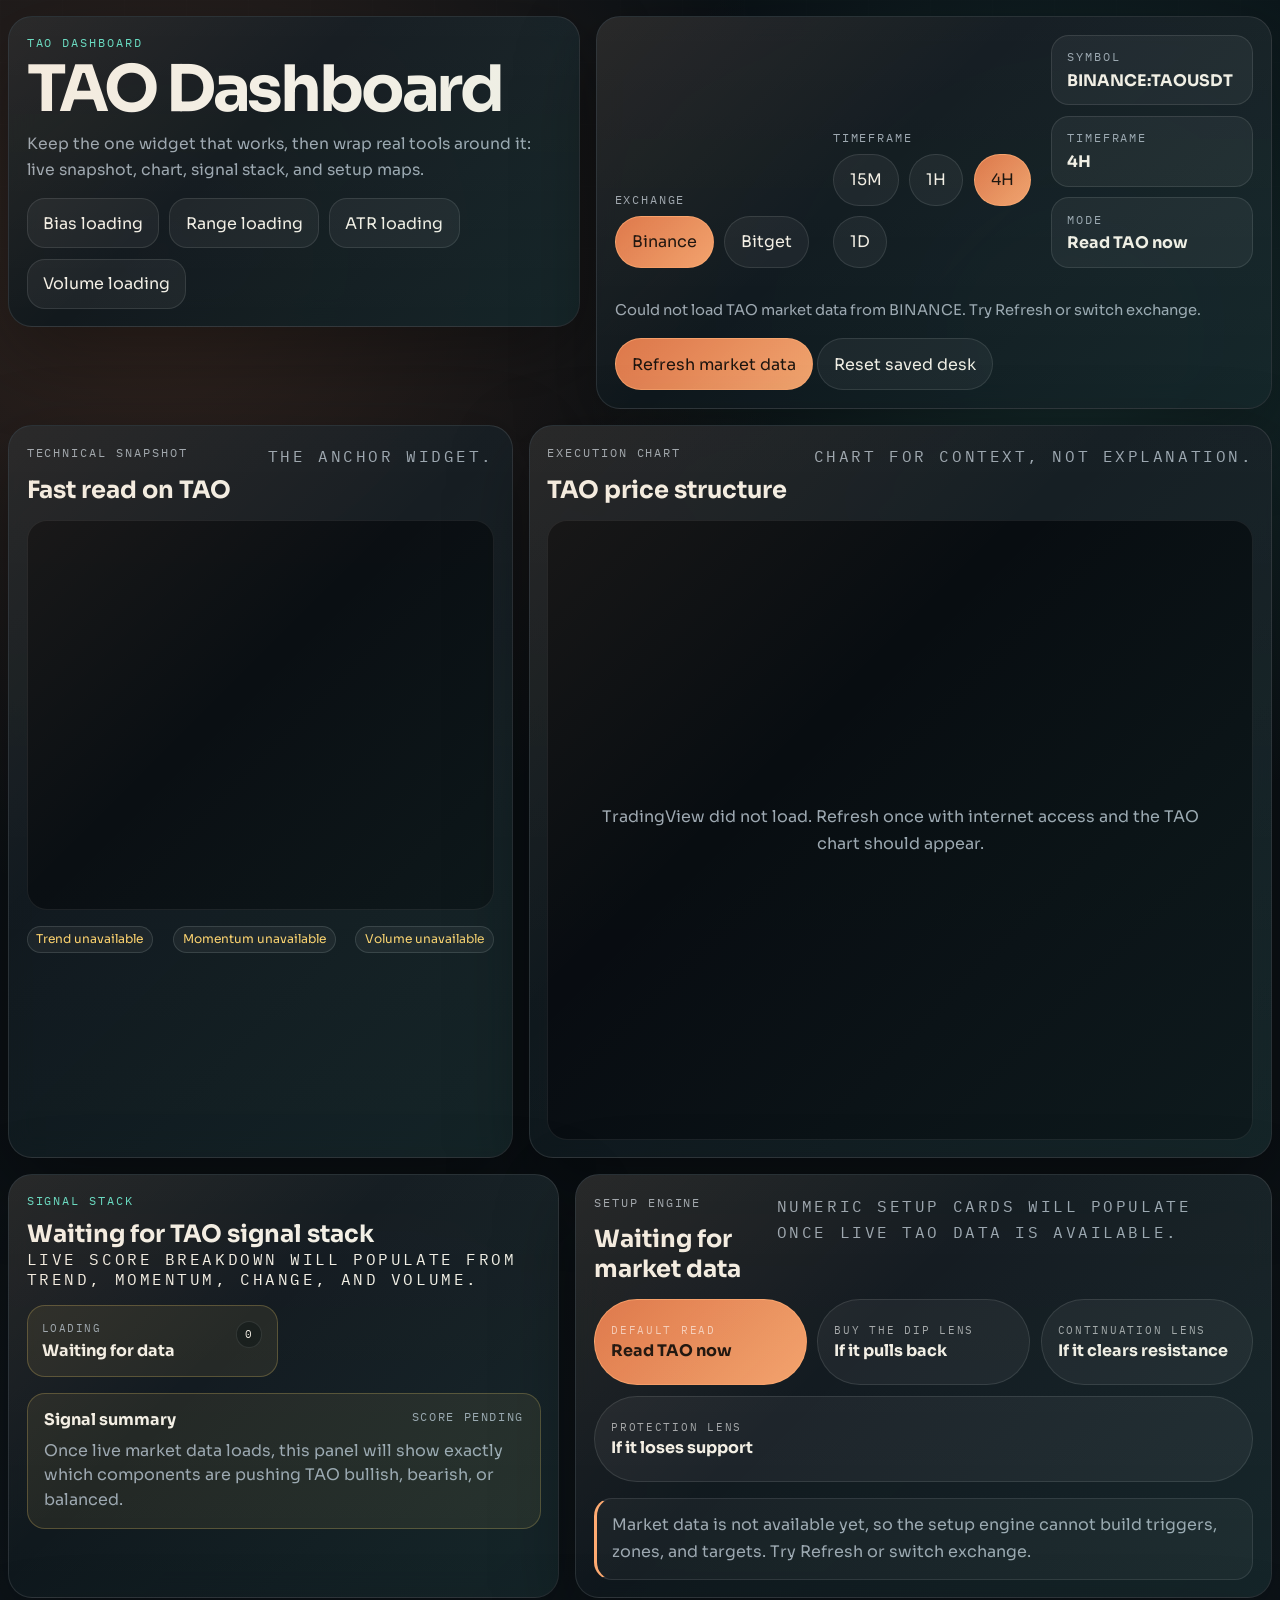
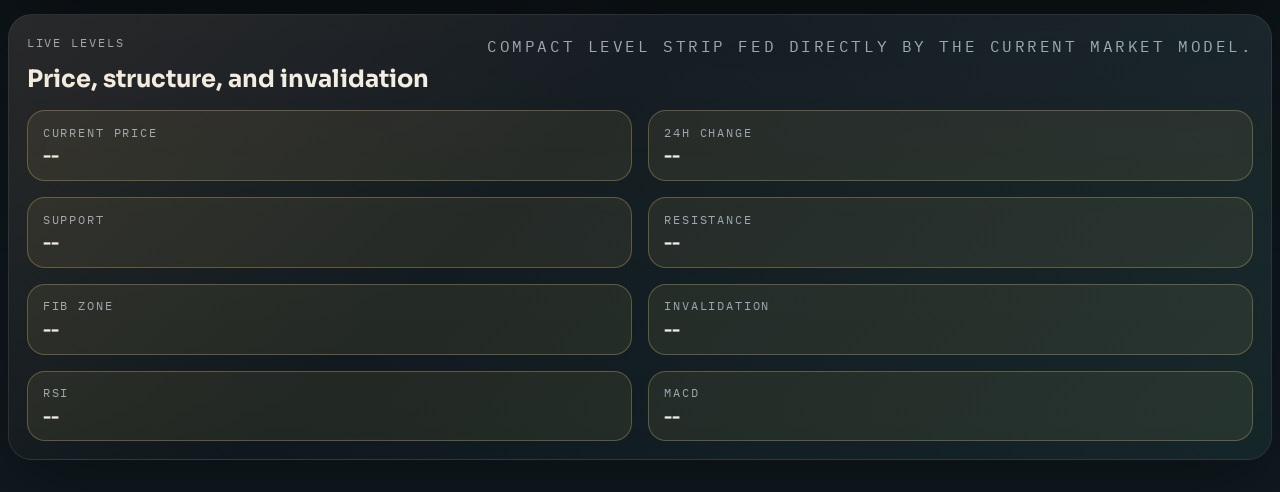
==== commit 0bd88a03: "Refocus TAO dashboard around live tools" ====
--- a/tao-dashboard/index.html
+++ b/tao-dashboard/index.html
@@ -12,21 +12,23 @@
 :root{--bg:#0b1014;--panel:rgba(16,25,31,.9);--line:rgba(255,255,255,.11);--text:#f3efe5;--muted:#9da8b1;--accent:#ffab72;--accent2:#62dec6;--good:#8ae29c;--warn:#ffd36e;--bad:#ff7c72;--shadow:0 28px 80px rgba(0,0,0,.35);--r:24px}
 *{box-sizing:border-box}body{margin:0;min-height:100vh;font-family:"Sora",sans-serif;color:var(--text);background:radial-gradient(circle at 12% 12%,rgba(255,139,82,.17),transparent 30%),radial-gradient(circle at 84% 16%,rgba(98,222,198,.16),transparent 24%),linear-gradient(180deg,#091015,#0b1014 52%,#111a20);overflow-x:hidden}body::before{content:"";position:fixed;inset:0;pointer-events:none;background:linear-gradient(rgba(255,255,255,.03) 1px,transparent 1px),linear-gradient(90deg,rgba(255,255,255,.03) 1px,transparent 1px);background-size:62px 62px;mask-image:linear-gradient(180deg,rgba(255,255,255,.28),transparent 88%)}main{width:min(1380px,calc(100vw - 1rem));margin:0 auto;padding:1rem 0 2rem}
 .panel{background:linear-gradient(180deg,rgba(255,255,255,.03),transparent),var(--panel);border:1px solid var(--line);border-radius:var(--r);box-shadow:var(--shadow);backdrop-filter:blur(14px);position:relative;overflow:hidden}.panel::before{content:"";position:absolute;inset:0;background:linear-gradient(135deg,rgba(255,171,114,.08),transparent 40%,rgba(98,222,198,.07));pointer-events:none}
-.hero,.controls,.top-grid,.desk-grid,.explain-grid,.metric-grid,.bubble-grid{display:grid;gap:1rem}.hero{grid-template-columns:minmax(0,1.3fr) minmax(280px,.95fr);margin-bottom:1rem}.hero-card,.explainer,.control-card,.chart,.snapshot,.autopilot,.readout,.footer-row{padding:1.1rem}.eyebrow,.label,.mini,.metric span,.stat span,.mode-btn small{font-family:"IBM Plex Mono",monospace;text-transform:uppercase;letter-spacing:.16em}.eyebrow{margin:0 0 .7rem;font-size:.76rem;color:var(--accent2)}h1,h2,h3,p{margin:0}h1{font-size:clamp(2.8rem,6vw,4.9rem);line-height:.92;letter-spacing:-.05em;max-width:10ch}.lede{margin-top:1rem;max-width:60ch;color:var(--muted);line-height:1.72;font-size:clamp(1rem,1.35vw,1.12rem)}
-.chip-row,.segmented,.stat-row,.mode-row{display:flex;flex-wrap:wrap;gap:.65rem}.chip,.segmented button,.stat,.metric,.explain,.bubble,.mode-btn,.refresh-btn,.reset-btn{border:1px solid rgba(255,255,255,.1);background:rgba(255,255,255,.05);border-radius:18px}.chip,.stat,.metric,.explain,.bubble{padding:.85rem .95rem}.controls{grid-template-columns:repeat(3,minmax(0,1fr));margin-bottom:1rem;align-items:end}.label{font-size:.72rem;color:var(--muted);margin-bottom:.55rem}.segmented button,.mode-btn,.refresh-btn,.reset-btn{padding:.9rem 1rem;color:var(--text);font:inherit;cursor:pointer;transition:.2s ease;border-radius:999px;background:rgba(255,255,255,.05)}.segmented button:hover,.mode-btn:hover,.refresh-btn:hover,.reset-btn:hover,.segmented button:focus-visible,.mode-btn:focus-visible,.refresh-btn:focus-visible,.reset-btn:focus-visible{transform:translateY(-1px);border-color:rgba(255,171,114,.42);outline:none}.segmented .active,.mode-btn.active,.refresh-btn{background:linear-gradient(135deg,rgba(255,135,82,.86),rgba(255,171,114,.95));color:#1d140e;border-color:rgba(255,171,114,.65)}
-.stat-row{margin-top:1rem}.stat{flex:1 1 120px}.stat span,.metric span{display:block;font-size:.72rem;color:var(--muted);margin-bottom:.35rem}.top-grid{grid-template-columns:minmax(0,1.45fr) minmax(320px,.9fr);margin-bottom:1rem}.head{display:flex;justify-content:space-between;gap:1rem;align-items:start;margin-bottom:.95rem}.head p,.bubble p,.explain p,.footer-note,.status-line{color:var(--muted);line-height:1.65}.chart-mount{height:620px;border-radius:20px;overflow:hidden;border:1px solid rgba(255,255,255,.08);background:rgba(8,13,17,.92)}#chart-widget{height:620px}#tech-widget{height:345px;border-radius:20px;overflow:hidden;border:1px solid rgba(255,255,255,.08);background:rgba(8,13,17,.76)}.fallback{height:100%;display:grid;place-items:center;padding:2rem;color:var(--muted);text-align:center;line-height:1.7}
+.hero,.controls,.top-grid,.desk-grid,.explain-grid,.metric-grid,.bubble-grid,.command-grid,.core-grid,.support-grid{display:grid;gap:1rem}.hero-card,.explainer,.control-card,.chart,.snapshot,.autopilot,.readout,.footer-row,.command-panel,.metrics-panel{padding:1.1rem}.eyebrow,.label,.mini,.metric span,.stat span,.mode-btn small{font-family:"IBM Plex Mono",monospace;text-transform:uppercase;letter-spacing:.16em}.eyebrow{margin:0 0 .7rem;font-size:.76rem;color:var(--accent2)}h1,h2,h3,p{margin:0}h1{font-size:clamp(2.6rem,5vw,4.6rem);line-height:.92;letter-spacing:-.05em;max-width:12ch}.lede{margin-top:.7rem;max-width:58ch;color:var(--muted);line-height:1.68;font-size:clamp(.98rem,1.2vw,1.08rem)}
+.command-grid{grid-template-columns:minmax(0,1.1fr) minmax(520px,1.3fr);margin-bottom:1rem;align-items:start}.command-title{display:grid;gap:.9rem}.control-stack{display:grid;gap:.9rem}.chip-row,.segmented,.stat-row,.mode-row{display:flex;flex-wrap:wrap;gap:.65rem}.chip,.segmented button,.stat,.metric,.explain,.bubble,.mode-btn,.refresh-btn,.reset-btn{border:1px solid rgba(255,255,255,.1);background:rgba(255,255,255,.05);border-radius:18px}.chip,.stat,.metric,.explain,.bubble{padding:.85rem .95rem}.controls{grid-template-columns:repeat(3,minmax(0,1fr));align-items:end}.label{font-size:.72rem;color:var(--muted);margin-bottom:.55rem}.segmented button,.mode-btn,.refresh-btn,.reset-btn{padding:.9rem 1rem;color:var(--text);font:inherit;cursor:pointer;transition:.2s ease;border-radius:999px;background:rgba(255,255,255,.05)}.segmented button:hover,.mode-btn:hover,.refresh-btn:hover,.reset-btn:hover,.segmented button:focus-visible,.mode-btn:focus-visible,.refresh-btn:focus-visible,.reset-btn:focus-visible{transform:translateY(-1px);border-color:rgba(255,171,114,.42);outline:none}.segmented .active,.mode-btn.active,.refresh-btn{background:linear-gradient(135deg,rgba(255,135,82,.86),rgba(255,171,114,.95));color:#1d140e;border-color:rgba(255,171,114,.65)}
+.stat-row{margin-top:0}.stat{flex:1 1 120px}.stat span,.metric span{display:block;font-size:.72rem;color:var(--muted);margin-bottom:.35rem}.core-grid{grid-template-columns:minmax(360px,.95fr) minmax(0,1.4fr);margin-bottom:1rem}.support-grid{grid-template-columns:minmax(320px,.95fr) minmax(0,1.2fr);margin-bottom:1rem}.head{display:flex;justify-content:space-between;gap:1rem;align-items:start;margin-bottom:.95rem}.head p,.bubble p,.explain p,.footer-note,.status-line{color:var(--muted);line-height:1.65}.chart-mount{height:620px;border-radius:20px;overflow:hidden;border:1px solid rgba(255,255,255,.08);background:rgba(8,13,17,.92)}#chart-widget{height:620px}#tech-widget{height:390px;border-radius:20px;overflow:hidden;border:1px solid rgba(255,255,255,.08);background:rgba(8,13,17,.76)}.fallback{height:100%;display:grid;place-items:center;padding:2rem;color:var(--muted);text-align:center;line-height:1.7}
 .explain-grid{grid-template-columns:repeat(2,minmax(0,1fr));margin-top:1rem}.explain strong{display:block;margin-bottom:.3rem}.desk-grid{grid-template-columns:minmax(320px,.95fr) minmax(0,1.2fr)}.mode-row{margin-top:.3rem}.mode-btn{display:flex;flex-direction:column;gap:.2rem;align-items:flex-start;justify-content:center;min-height:86px;flex:1 1 210px;text-align:left}.mode-btn small{font-size:.68rem;color:rgba(255,255,255,.6)}.meta-row{display:flex;justify-content:space-between;gap:1rem;align-items:center;flex-wrap:wrap;margin-top:1rem}.status-line{font-size:.92rem}.metric-grid{grid-template-columns:repeat(2,minmax(0,1fr));margin-top:1rem}.metric strong{display:block}.metric.good{border-color:rgba(138,226,156,.28);background:rgba(138,226,156,.08)}.metric.warn{border-color:rgba(255,211,110,.28);background:rgba(255,211,110,.08)}.metric.bad{border-color:rgba(255,124,114,.28);background:rgba(255,124,114,.08)}.bubble-grid{margin-top:1rem}.bubble{background:rgba(255,255,255,.04)}.bubble--desk{border-left:3px solid var(--accent)}.bubble--market{border-left:3px solid var(--accent2)}.signal-grid{display:grid;grid-template-columns:repeat(2,minmax(0,1fr));gap:.75rem;margin-top:1rem}.signal-card{border:1px solid rgba(255,255,255,.1);background:rgba(255,255,255,.04);border-radius:18px;padding:.9rem}.signal-card.good{border-color:rgba(138,226,156,.26);background:rgba(138,226,156,.08)}.signal-card.warn{border-color:rgba(255,211,110,.24);background:rgba(255,211,110,.08)}.signal-card.bad{border-color:rgba(255,124,114,.24);background:rgba(255,124,114,.08)}.signal-card__top{display:flex;justify-content:space-between;gap:.75rem;align-items:flex-start}.signal-card__label,.signal-card__impact,.tool-card__eyebrow,.tool-level span,.tool-card__tag{font-family:"IBM Plex Mono",monospace;text-transform:uppercase;letter-spacing:.14em}.signal-card__label{font-size:.66rem;color:var(--muted);margin-bottom:.35rem}.signal-card__value{font-size:1rem;line-height:1.25}.signal-card__impact{font-size:.7rem;padding:.35rem .5rem;border-radius:999px;border:1px solid rgba(255,255,255,.1);background:rgba(8,13,17,.34);white-space:nowrap}.signal-summary{margin-top:1rem;padding:.95rem 1rem;border-radius:18px;border:1px solid rgba(255,255,255,.1);background:rgba(255,255,255,.04)}.signal-summary.good{border-color:rgba(138,226,156,.26);background:rgba(138,226,156,.08)}.signal-summary.warn{border-color:rgba(255,211,110,.24);background:rgba(255,211,110,.08)}.signal-summary.bad{border-color:rgba(255,124,114,.24);background:rgba(255,124,114,.08)}.signal-summary__top{display:flex;justify-content:space-between;gap:.8rem;align-items:flex-start;margin-bottom:.55rem}.signal-summary__score{font-family:"IBM Plex Mono",monospace;text-transform:uppercase;letter-spacing:.14em;font-size:.72rem;color:var(--muted)}.signal-summary p{color:var(--muted);line-height:1.55}.tool-grid{display:grid;gap:1rem;margin-top:1rem}.tool-grid--triple{grid-template-columns:repeat(3,minmax(0,1fr))}.tool-grid--double{grid-template-columns:repeat(2,minmax(0,1fr))}.tool-card{border:1px solid rgba(255,255,255,.1);background:rgba(255,255,255,.04);border-radius:18px;padding:1rem}.tool-card.good{border-color:rgba(138,226,156,.26);background:rgba(138,226,156,.08)}.tool-card.warn{border-color:rgba(255,211,110,.24);background:rgba(255,211,110,.08)}.tool-card.bad{border-color:rgba(255,124,114,.24);background:rgba(255,124,114,.08)}.tool-card__head{display:flex;justify-content:space-between;gap:.8rem;align-items:flex-start;margin-bottom:.85rem}.tool-card__eyebrow{font-size:.68rem;color:var(--muted);margin-bottom:.28rem}.tool-card__title{font-size:1rem;line-height:1.2}.tool-card__tag{font-size:.68rem;color:var(--text);padding:.35rem .55rem;border:1px solid rgba(255,255,255,.1);border-radius:999px;background:rgba(255,255,255,.05)}.tool-card__rows{display:grid;grid-template-columns:repeat(2,minmax(0,1fr));gap:.7rem}.tool-level{padding:.75rem .8rem;border-radius:14px;border:1px solid rgba(255,255,255,.08);background:rgba(8,13,17,.34)}.tool-level span{display:block;font-size:.66rem;color:var(--muted);margin-bottom:.3rem}.tool-level strong{display:block;font-size:.95rem;line-height:1.25}.tool-note{margin-top:.85rem;color:var(--muted);line-height:1.6;font-size:.92rem}
 .footer-row{display:flex;justify-content:space-between;gap:1rem;align-items:center;flex-wrap:wrap;margin-top:1rem}.footer-note{font-size:.86rem}.pill{display:inline-flex;align-items:center;gap:.45rem;padding:.28rem .55rem;border-radius:999px;font-size:.76rem;border:1px solid rgba(255,255,255,.12);background:rgba(255,255,255,.05)}.pill.good{color:var(--good)}.pill.warn{color:var(--warn)}.pill.bad{color:var(--bad)}
-@media (max-width:1150px){.hero,.controls,.top-grid,.desk-grid,.explain-grid,.metric-grid,.signal-grid,.tool-grid--triple,.tool-grid--double{grid-template-columns:1fr}.chart-mount,#chart-widget{height:520px}#tech-widget{height:340px}}@media (max-width:720px){main{width:min(100vw - .8rem,100%);padding:.5rem 0 1.5rem}.hero-card,.explainer,.control-card,.chart,.snapshot,.autopilot,.readout,.footer-row{padding:1rem}.chart-mount,#chart-widget{height:430px}.segmented button,.mode-btn,.refresh-btn,.reset-btn{width:100%}.tool-card__rows{grid-template-columns:1fr}}
+@media (max-width:1150px){.command-grid,.controls,.core-grid,.support-grid,.explain-grid,.metric-grid,.signal-grid,.tool-grid--triple,.tool-grid--double{grid-template-columns:1fr}.chart-mount,#chart-widget{height:520px}#tech-widget{height:340px}}@media (max-width:720px){main{width:min(100vw - .8rem,100%);padding:.5rem 0 1.5rem}.hero-card,.explainer,.control-card,.chart,.snapshot,.autopilot,.readout,.footer-row,.command-panel,.metrics-panel{padding:1rem}.chart-mount,#chart-widget{height:430px}.segmented button,.mode-btn,.refresh-btn,.reset-btn{width:100%}.tool-card__rows{grid-template-columns:1fr}}
 </style>
 </head>
 <body>
 <main>
-  <section class="hero">
-    <div class="panel hero-card">
-      <p class="eyebrow">TAO dashboard</p>
-      <h1>TAO Dashboard</h1>
-      <p class="lede">Live TAO charting, technical snapshot, signal scoring, and setup cards built from exchange data without manual level marking.</p>
+  <section class="command-grid">
+    <div class="panel command-panel command-title">
+      <div>
+        <p class="eyebrow">TAO dashboard</p>
+        <h1>TAO Dashboard</h1>
+        <p class="lede">Keep the one widget that works, then wrap real tools around it: live snapshot, chart, signal stack, and setup maps.</p>
+      </div>
       <div class="chip-row">
         <div class="chip" id="heroChipBias">Bias loading</div>
         <div class="chip" id="heroChipRange">Range loading</div>
@@ -34,6 +36,71 @@
         <div class="chip" id="heroChipVolume">Volume loading</div>
       </div>
     </div>
+
+    <div class="panel control-card control-stack">
+      <div class="controls">
+        <div>
+          <div class="label">Exchange</div>
+          <div class="segmented">
+            <button type="button" data-exchange="BINANCE" class="active">Binance</button>
+            <button type="button" data-exchange="BITGET">Bitget</button>
+          </div>
+        </div>
+        <div>
+          <div class="label">Timeframe</div>
+          <div class="segmented">
+            <button type="button" data-interval="15">15M</button>
+            <button type="button" data-interval="60">1H</button>
+            <button type="button" data-interval="240" class="active">4H</button>
+            <button type="button" data-interval="D">1D</button>
+          </div>
+        </div>
+        <div class="stat-row">
+          <div class="stat"><span>Symbol</span><strong id="heroSymbol">BINANCE:TAOUSDT</strong></div>
+          <div class="stat"><span>Timeframe</span><strong id="heroFrame">4H</strong></div>
+          <div class="stat"><span>Mode</span><strong id="heroMode">Read TAO now</strong></div>
+        </div>
+      </div>
+      <div class="meta-row">
+        <div class="status-line" id="statusLine">Loading market data...</div>
+        <div>
+          <button type="button" class="refresh-btn" id="refreshBtn">Refresh market data</button>
+          <button type="button" class="reset-btn" id="resetBtn">Reset saved desk</button>
+        </div>
+      </div>
+    </div>
+  </section>
+
+  <section class="core-grid">
+    <aside class="panel snapshot">
+      <div class="head">
+        <div>
+          <p class="eyebrow">Technical Snapshot</p>
+          <h2>Fast read on TAO</h2>
+        </div>
+        <p class="mini">The anchor widget.</p>
+      </div>
+      <div id="tech-widget"><div class="fallback">Loading technical summary...</div></div>
+      <div class="meta-row">
+        <span class="pill good" id="trendPill">Trend loading</span>
+        <span class="pill warn" id="momentumPill">Momentum loading</span>
+        <span class="pill bad" id="volumePill">Volume loading</span>
+      </div>
+    </aside>
+
+    <article class="panel chart">
+      <div class="head">
+        <div>
+          <p class="eyebrow">Execution Chart</p>
+          <h2>TAO price structure</h2>
+        </div>
+        <p class="mini">Chart for context, not explanation.</p>
+      </div>
+      <div class="chart-mount" id="chartMount"><div class="fallback">Loading TAO chart...</div></div>
+    </article>
+  </section>
+
+  <section class="support-grid">
     <aside class="panel explainer">
       <p class="eyebrow">Signal Stack</p>
       <h2 id="signalTitle">Waiting for TAO signal stack</h2>
@@ -57,93 +124,8 @@
         <p>Once live market data loads, this panel will show exactly which components are pushing TAO bullish, bearish, or balanced.</p>
       </div>
     </aside>
-  </section>
-
-  <section class="panel control-card controls">
-    <div>
-      <div class="label">Exchange</div>
-      <div class="segmented">
-        <button type="button" data-exchange="BINANCE" class="active">Binance</button>
-        <button type="button" data-exchange="BITGET">Bitget</button>
-      </div>
-    </div>
-    <div>
-      <div class="label">Timeframe</div>
-      <div class="segmented">
-        <button type="button" data-interval="15">15M</button>
-        <button type="button" data-interval="60">1H</button>
-        <button type="button" data-interval="240" class="active">4H</button>
-        <button type="button" data-interval="D">1D</button>
-      </div>
-    </div>
-    <div class="stat-row">
-      <div class="stat"><span>Symbol</span><strong id="heroSymbol">BINANCE:TAOUSDT</strong></div>
-      <div class="stat"><span>Timeframe</span><strong id="heroFrame">4H</strong></div>
-      <div class="stat"><span>Desk Mode</span><strong id="heroMode">Read TAO now</strong></div>
-    </div>
-  </section>
-
-  <section class="top-grid">
-    <article class="panel chart">
-      <div class="head">
-        <div>
-          <p class="eyebrow">Execution Chart</p>
-          <h2>TAO price action desk</h2>
-        </div>
-        <p class="mini">Chart for structure. Snapshot for confirmation. Buttons for implication.</p>
-      </div>
-      <div class="chart-mount" id="chartMount"><div class="fallback">Loading TAO chart...</div></div>
-    </article>
-
-    <aside class="panel snapshot">
-      <div class="head">
-        <div>
-          <p class="eyebrow">Technical Snapshot</p>
-          <h2>Fast read on TAO</h2>
-        </div>
-        <p class="mini">The desk uses this style of information, then translates it for you.</p>
-      </div>
-      <div id="tech-widget"><div class="fallback">Loading technical summary...</div></div>
-      <div class="meta-row">
-        <span class="pill good" id="trendPill">Trend loading</span>
-        <span class="pill warn" id="momentumPill">Momentum loading</span>
-        <span class="pill bad" id="volumePill">Volume loading</span>
-      </div>
-    </aside>
-  </section>
-
-  <section class="desk-grid">
-    <article class="panel autopilot">
-      <div class="head">
-        <div>
-          <p class="eyebrow">Push A Button</p>
-          <h2>The desk does the setup work</h2>
-        </div>
-        <p class="mini">Levels and signals below are auto-filled from live TAO market data.</p>
-      </div>
-      <div class="mode-row" id="modeRow">
-        <button type="button" class="mode-btn active" data-mode="quick"><small>default read</small><strong>Read TAO now</strong></button>
-        <button type="button" class="mode-btn" data-mode="pullback"><small>buy the dip lens</small><strong id="pullbackLabel">If it pulls back</strong></button>
-        <button type="button" class="mode-btn" data-mode="breakout"><small>continuation lens</small><strong id="breakoutLabel">If it clears resistance</strong></button>
-        <button type="button" class="mode-btn" data-mode="risk"><small>protection lens</small><strong id="riskLabel">If it loses support</strong></button>
-      </div>
-      <div class="meta-row">
-        <div class="status-line" id="statusLine">Loading market data...</div>
-        <button type="button" class="refresh-btn" id="refreshBtn">Refresh market data</button>
-      </div>
-      <div class="metric-grid" id="metricGrid">
-        <div class="metric"><span>Current price</span><strong>--</strong></div>
-        <div class="metric"><span>24h change</span><strong>--</strong></div>
-        <div class="metric"><span>Support</span><strong>--</strong></div>
-        <div class="metric"><span>Resistance</span><strong>--</strong></div>
-        <div class="metric"><span>Fib zone</span><strong>--</strong></div>
-        <div class="metric"><span>Invalidation</span><strong>--</strong></div>
-        <div class="metric"><span>RSI</span><strong>--</strong></div>
-        <div class="metric"><span>MACD</span><strong>--</strong></div>
-      </div>
-    </article>
-
-    <aside class="panel readout">
+
+    <article class="panel readout">
       <div class="head">
         <div>
           <p class="eyebrow">Setup Engine</p>
@@ -151,16 +133,37 @@
         </div>
         <p class="mini" id="readoutMeta">Numeric setup cards will populate from live TAO structure.</p>
       </div>
+      <div class="mode-row" id="modeRow">
+        <button type="button" class="mode-btn active" data-mode="quick"><small>default read</small><strong>Read TAO now</strong></button>
+        <button type="button" class="mode-btn" data-mode="pullback"><small>buy the dip lens</small><strong id="pullbackLabel">If it pulls back</strong></button>
+        <button type="button" class="mode-btn" data-mode="breakout"><small>continuation lens</small><strong id="breakoutLabel">If it clears resistance</strong></button>
+        <button type="button" class="mode-btn" data-mode="risk"><small>protection lens</small><strong id="riskLabel">If it loses support</strong></button>
+      </div>
       <div class="bubble-grid" id="bubbleGrid" aria-live="polite">
         <div class="bubble bubble--desk"><p>Waiting for live TAO data before calculating numeric setup cards.</p></div>
       </div>
-    </aside>
+    </article>
   </section>
 
-  <div class="panel footer-row">
-    <p class="footer-note">The goal here is not to make you fill a form. The goal is to give you a chart, a snapshot, and a few useful questions to ask TAO with one click.</p>
-    <button type="button" class="reset-btn" id="resetBtn">Reset saved desk</button>
-  </div>
+  <section class="panel metrics-panel">
+    <div class="head">
+      <div>
+        <p class="eyebrow">Live Levels</p>
+        <h2>Price, structure, and invalidation</h2>
+      </div>
+      <p class="mini">Compact level strip fed directly by the current market model.</p>
+    </div>
+    <div class="metric-grid" id="metricGrid">
+      <div class="metric"><span>Current price</span><strong>--</strong></div>
+      <div class="metric"><span>24h change</span><strong>--</strong></div>
+      <div class="metric"><span>Support</span><strong>--</strong></div>
+      <div class="metric"><span>Resistance</span><strong>--</strong></div>
+      <div class="metric"><span>Fib zone</span><strong>--</strong></div>
+      <div class="metric"><span>Invalidation</span><strong>--</strong></div>
+      <div class="metric"><span>RSI</span><strong>--</strong></div>
+      <div class="metric"><span>MACD</span><strong>--</strong></div>
+    </div>
+  </section>
 </main>
 
 <script>
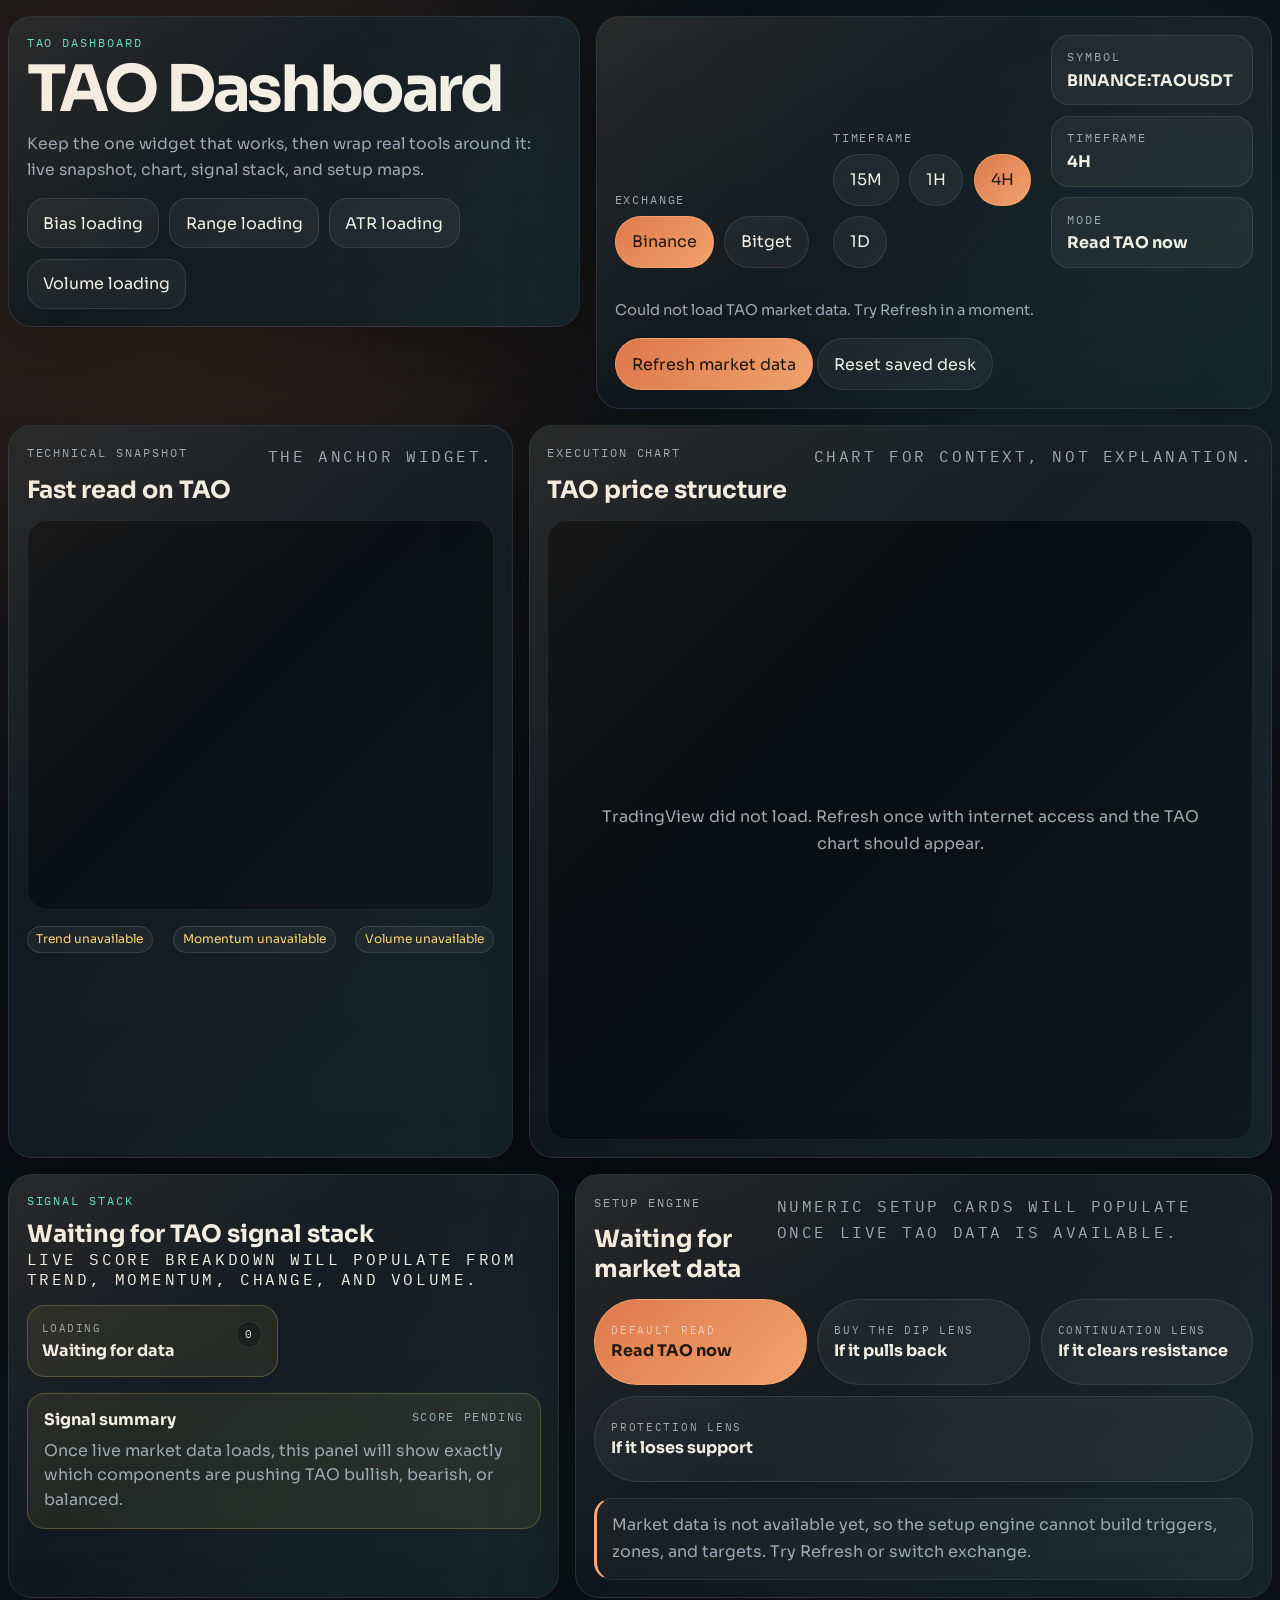
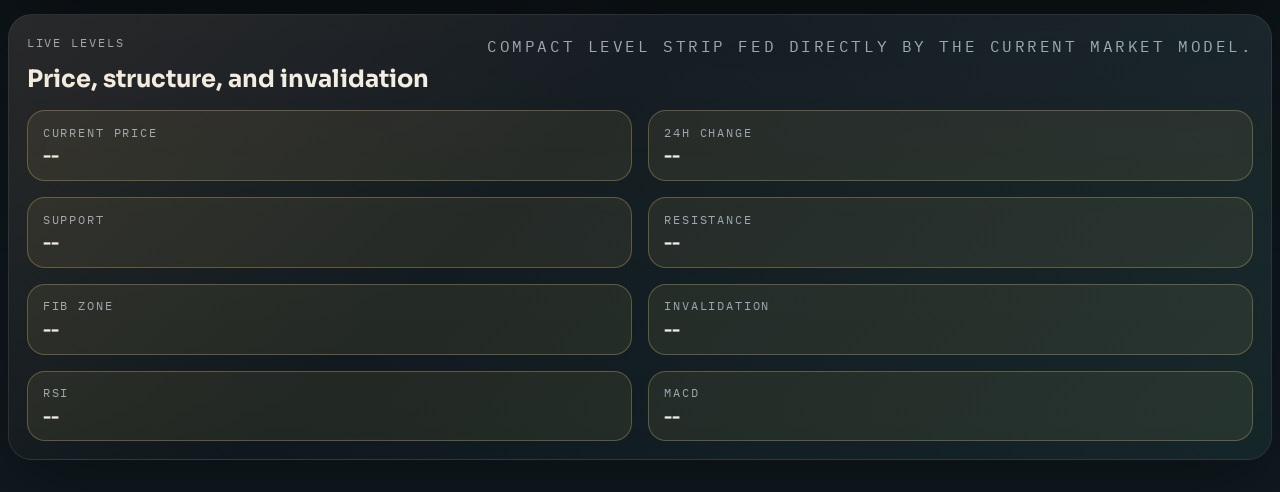
==== commit 0848f8a5: "Fix TAO dashboard live data feed" ====
--- a/tao-dashboard/index.html
+++ b/tao-dashboard/index.html
@@ -291,58 +291,88 @@
   document.getElementById("statusLine").textContent=text;
 }
 
+function getAnalyticsConfig(){
+  if(state.interval==="15")return {days:1,bucketMs:15*60*1000};
+  if(state.interval==="60")return {days:7,bucketMs:60*60*1000};
+  if(state.interval==="D")return {days:120,bucketMs:24*60*60*1000};
+  return {days:14,bucketMs:4*60*60*1000};
+}
+
+function buildCandlesFromSeries(series,bucketMs){
+  const buckets=new Map();
+  series.forEach((point)=>{
+    const bucketTime=Math.floor(point.time/bucketMs)*bucketMs;
+    const bucket=buckets.get(bucketTime);
+    if(!bucket){
+      buckets.set(bucketTime,{
+        time:bucketTime,
+        open:point.price,
+        high:point.price,
+        low:point.price,
+        close:point.price,
+        volumeTotal:point.volume,
+        volumePoints:1
+      });
+      return;
+    }
+    bucket.high=Math.max(bucket.high,point.price);
+    bucket.low=Math.min(bucket.low,point.price);
+    bucket.close=point.price;
+    bucket.volumeTotal+=point.volume;
+    bucket.volumePoints+=1;
+  });
+  return [...buckets.values()]
+    .sort((a,b)=>a.time-b.time)
+    .map((bucket)=>({
+      time:bucket.time,
+      open:bucket.open,
+      high:bucket.high,
+      low:bucket.low,
+      close:bucket.close,
+      volume:bucket.volumePoints?bucket.volumeTotal/bucket.volumePoints:0
+    }));
+}
+
+function calc24hChange(series){
+  if(series.length<2)return 0;
+  const latest=series.at(-1);
+  const targetTime=latest.time-(24*60*60*1000);
+  let prior=series[0];
+  for(const point of series){
+    if(point.time<=targetTime)prior=point;
+    if(point.time>targetTime)break;
+  }
+  if(!prior||!Number.isFinite(prior.price)||prior.price===0)return 0;
+  return ((latest.price-prior.price)/prior.price)*100;
+}
+
 async function loadMarketData(){
   setStatus("Loading TAO market data...");
   try{
-    const exchange=state.exchange;
-    const frame=frames[state.interval];
-    let tickerData;
-    let candleData;
-
-    if(exchange==="BINANCE"){
-      [tickerData,candleData]=await Promise.all([
-        fetchJson("https://api.binance.com/api/v3/ticker/24hr?symbol=TAOUSDT"),
-        fetchJson("https://api.binance.com/api/v3/klines?symbol=TAOUSDT&interval="+frame.binance+"&limit=120")
-      ]);
-      market=buildMarketModel({
-        exchange,
-        price:Number(tickerData.lastPrice),
-        change24h:Number(tickerData.priceChangePercent),
-        candles:candleData.map((row)=>({
-          time:Number(row[0]),
-          open:Number(row[1]),
-          high:Number(row[2]),
-          low:Number(row[3]),
-          close:Number(row[4]),
-          volume:Number(row[5])
-        }))
-      });
-    }else{
-      [tickerData,candleData]=await Promise.all([
-        fetchJson("https://api.bitget.com/api/spot/v1/market/ticker?symbol=TAOUSDT_SPBL"),
-        fetchJson("https://api.bitget.com/api/spot/v1/market/candles?symbol=TAOUSDT_SPBL&period="+frame.bitget+"&limit=120")
-      ]);
-      market=buildMarketModel({
-        exchange,
-        price:Number(tickerData.data.close),
-        change24h:Number(tickerData.data.change)*100,
-        candles:(candleData.data||[]).map((row)=>({
-          time:Number(row.ts),
-          open:Number(row.open),
-          high:Number(row.high),
-          low:Number(row.low),
-          close:Number(row.close),
-          volume:Number(row.baseVol)
-        }))
-      });
-    }
+    const analytics=getAnalyticsConfig();
+    const chartData=await fetchJson("https://api.coingecko.com/api/v3/coins/bittensor/market_chart?vs_currency=usd&days="+analytics.days);
+    const priceSeries=(chartData.prices||[])
+      .map((row,index)=>({
+        time:Number(row[0]),
+        price:Number(row[1]),
+        volume:Number((chartData.total_volumes?.[index]||[])[1]||0)
+      }))
+      .filter((point)=>Number.isFinite(point.time)&&Number.isFinite(point.price));
+    const candles=buildCandlesFromSeries(priceSeries,analytics.bucketMs);
+    if(!candles.length)throw new Error("No TAO candles returned");
+    market=buildMarketModel({
+      exchange:"COINGECKO",
+      price:priceSeries.at(-1)?.price||candles.at(-1)?.close||0,
+      change24h:calc24hChange(priceSeries),
+      candles
+    });
 
     market.fetchedAt=Date.now();
     renderMarketSummary();
     renderReadout();
   }catch{
     market=null;
-    setStatus("Could not load TAO market data from "+state.exchange+". Try Refresh or switch exchange.");
+    setStatus("Could not load TAO market data. Try Refresh in a moment.");
     renderMarketSummary();
     renderReadout();
   }
@@ -723,7 +753,7 @@
   renderHeroFacts();
   renderSignalStack();
   const time=new Date(market.fetchedAt).toLocaleTimeString([], {hour:"numeric",minute:"2-digit"});
-  setStatus("Auto-filled from "+market.exchange+" TAO candles and ticker on the "+frames[state.interval].label+" chart. Updated at "+time+".");
+  setStatus("Auto-filled from CoinGecko TAO spot on the "+frames[state.interval].label+" model. TradingView widgets still follow "+state.exchange+". Updated at "+time+".");
 }
 
 function renderReadout(){
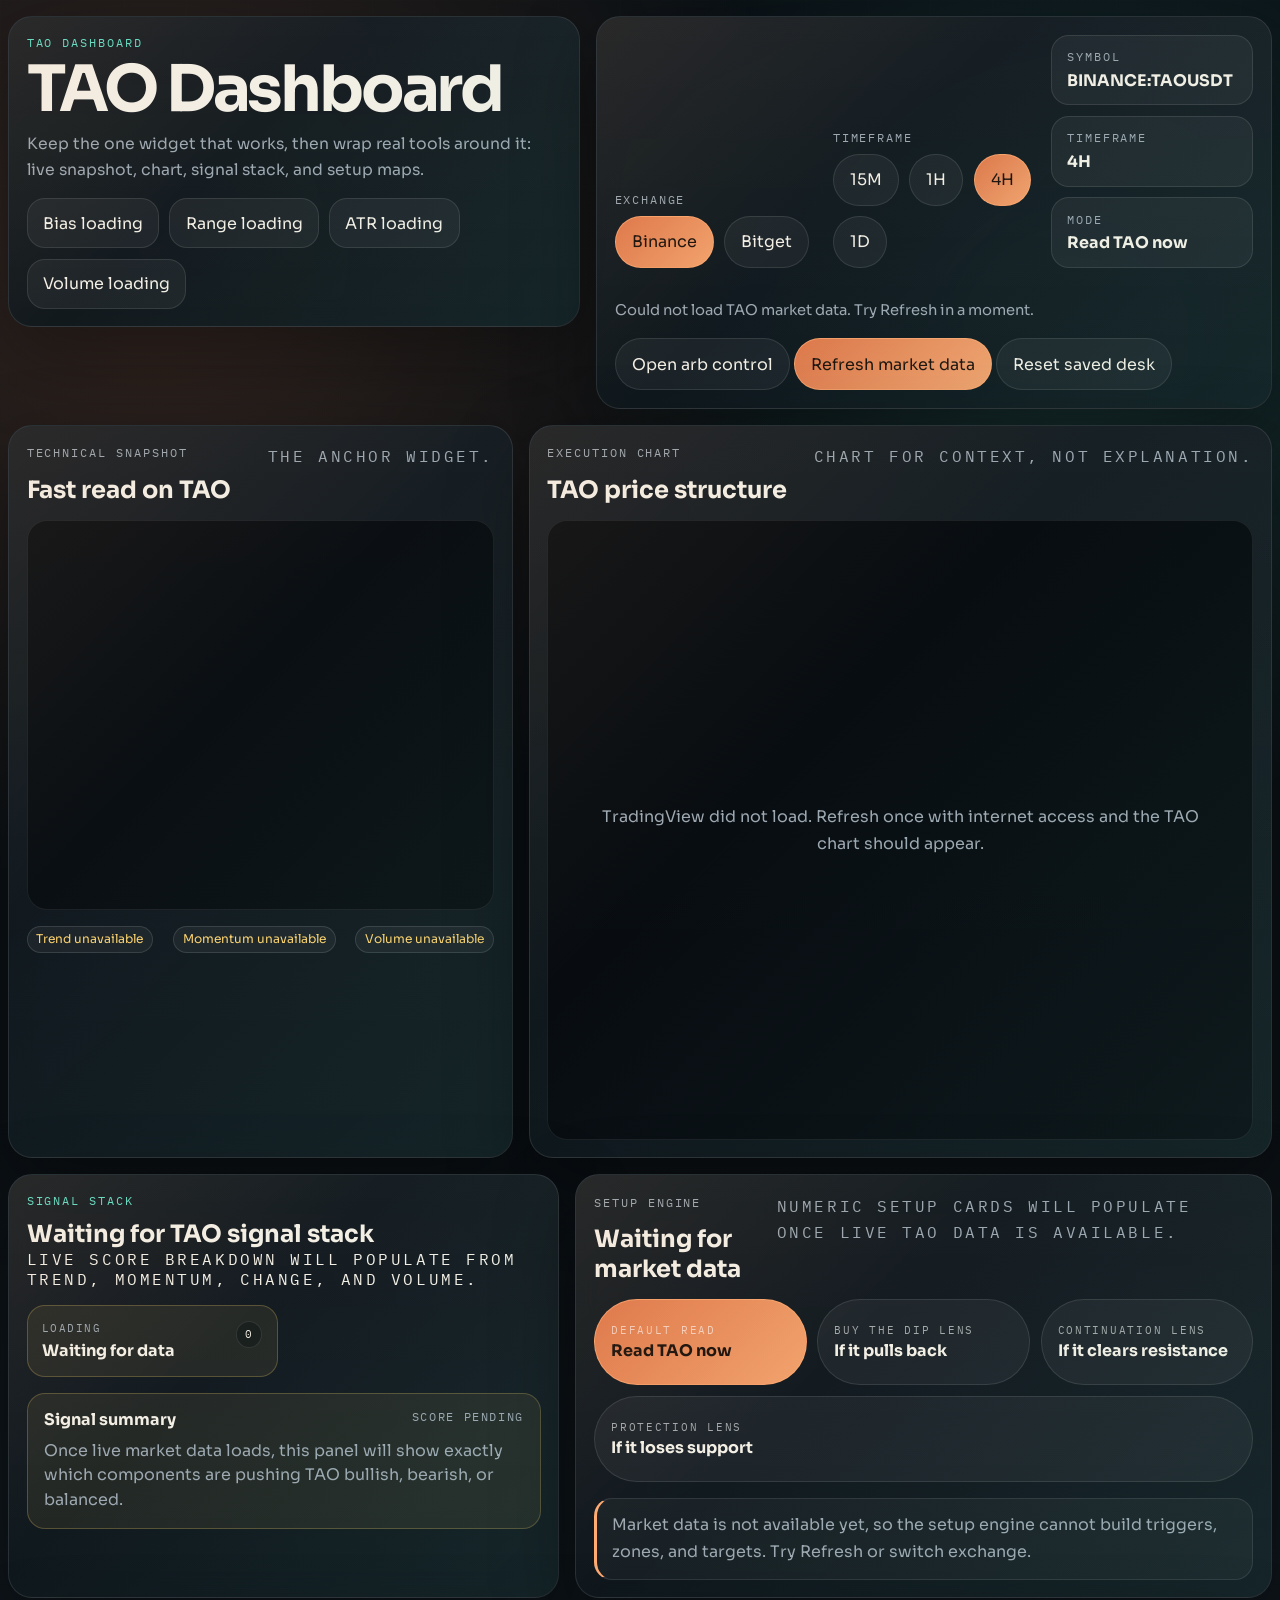
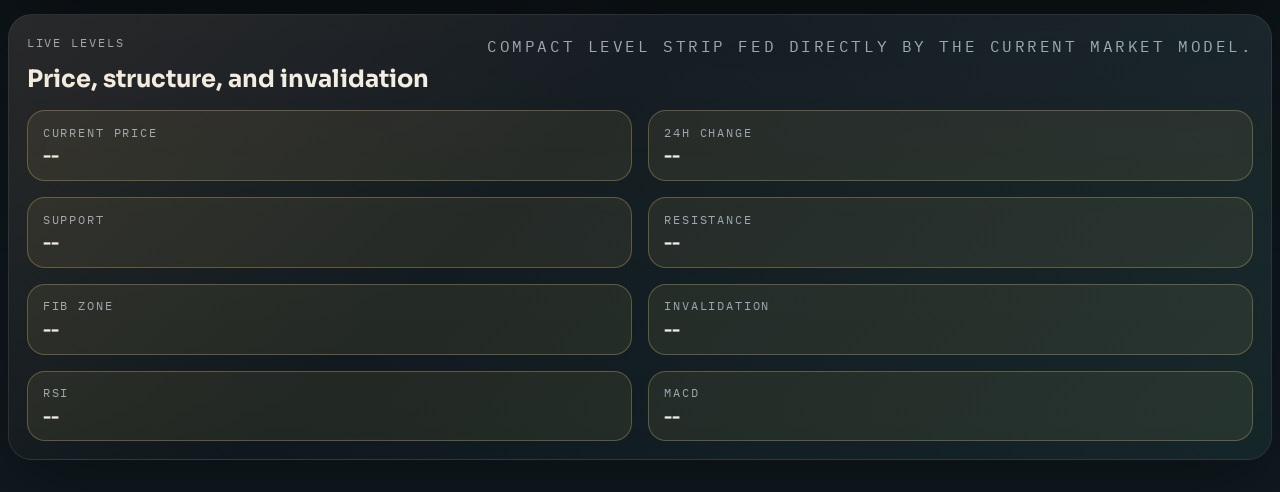
==== commit 8bec815c: "Add TAO arb control subpage" ====
--- a/tao-dashboard/index.html
+++ b/tao-dashboard/index.html
@@ -16,7 +16,7 @@
 .command-grid{grid-template-columns:minmax(0,1.1fr) minmax(520px,1.3fr);margin-bottom:1rem;align-items:start}.command-title{display:grid;gap:.9rem}.control-stack{display:grid;gap:.9rem}.chip-row,.segmented,.stat-row,.mode-row{display:flex;flex-wrap:wrap;gap:.65rem}.chip,.segmented button,.stat,.metric,.explain,.bubble,.mode-btn,.refresh-btn,.reset-btn{border:1px solid rgba(255,255,255,.1);background:rgba(255,255,255,.05);border-radius:18px}.chip,.stat,.metric,.explain,.bubble{padding:.85rem .95rem}.controls{grid-template-columns:repeat(3,minmax(0,1fr));align-items:end}.label{font-size:.72rem;color:var(--muted);margin-bottom:.55rem}.segmented button,.mode-btn,.refresh-btn,.reset-btn{padding:.9rem 1rem;color:var(--text);font:inherit;cursor:pointer;transition:.2s ease;border-radius:999px;background:rgba(255,255,255,.05)}.segmented button:hover,.mode-btn:hover,.refresh-btn:hover,.reset-btn:hover,.segmented button:focus-visible,.mode-btn:focus-visible,.refresh-btn:focus-visible,.reset-btn:focus-visible{transform:translateY(-1px);border-color:rgba(255,171,114,.42);outline:none}.segmented .active,.mode-btn.active,.refresh-btn{background:linear-gradient(135deg,rgba(255,135,82,.86),rgba(255,171,114,.95));color:#1d140e;border-color:rgba(255,171,114,.65)}
 .stat-row{margin-top:0}.stat{flex:1 1 120px}.stat span,.metric span{display:block;font-size:.72rem;color:var(--muted);margin-bottom:.35rem}.core-grid{grid-template-columns:minmax(360px,.95fr) minmax(0,1.4fr);margin-bottom:1rem}.support-grid{grid-template-columns:minmax(320px,.95fr) minmax(0,1.2fr);margin-bottom:1rem}.head{display:flex;justify-content:space-between;gap:1rem;align-items:start;margin-bottom:.95rem}.head p,.bubble p,.explain p,.footer-note,.status-line{color:var(--muted);line-height:1.65}.chart-mount{height:620px;border-radius:20px;overflow:hidden;border:1px solid rgba(255,255,255,.08);background:rgba(8,13,17,.92)}#chart-widget{height:620px}#tech-widget{height:390px;border-radius:20px;overflow:hidden;border:1px solid rgba(255,255,255,.08);background:rgba(8,13,17,.76)}.fallback{height:100%;display:grid;place-items:center;padding:2rem;color:var(--muted);text-align:center;line-height:1.7}
 .explain-grid{grid-template-columns:repeat(2,minmax(0,1fr));margin-top:1rem}.explain strong{display:block;margin-bottom:.3rem}.desk-grid{grid-template-columns:minmax(320px,.95fr) minmax(0,1.2fr)}.mode-row{margin-top:.3rem}.mode-btn{display:flex;flex-direction:column;gap:.2rem;align-items:flex-start;justify-content:center;min-height:86px;flex:1 1 210px;text-align:left}.mode-btn small{font-size:.68rem;color:rgba(255,255,255,.6)}.meta-row{display:flex;justify-content:space-between;gap:1rem;align-items:center;flex-wrap:wrap;margin-top:1rem}.status-line{font-size:.92rem}.metric-grid{grid-template-columns:repeat(2,minmax(0,1fr));margin-top:1rem}.metric strong{display:block}.metric.good{border-color:rgba(138,226,156,.28);background:rgba(138,226,156,.08)}.metric.warn{border-color:rgba(255,211,110,.28);background:rgba(255,211,110,.08)}.metric.bad{border-color:rgba(255,124,114,.28);background:rgba(255,124,114,.08)}.bubble-grid{margin-top:1rem}.bubble{background:rgba(255,255,255,.04)}.bubble--desk{border-left:3px solid var(--accent)}.bubble--market{border-left:3px solid var(--accent2)}.signal-grid{display:grid;grid-template-columns:repeat(2,minmax(0,1fr));gap:.75rem;margin-top:1rem}.signal-card{border:1px solid rgba(255,255,255,.1);background:rgba(255,255,255,.04);border-radius:18px;padding:.9rem}.signal-card.good{border-color:rgba(138,226,156,.26);background:rgba(138,226,156,.08)}.signal-card.warn{border-color:rgba(255,211,110,.24);background:rgba(255,211,110,.08)}.signal-card.bad{border-color:rgba(255,124,114,.24);background:rgba(255,124,114,.08)}.signal-card__top{display:flex;justify-content:space-between;gap:.75rem;align-items:flex-start}.signal-card__label,.signal-card__impact,.tool-card__eyebrow,.tool-level span,.tool-card__tag{font-family:"IBM Plex Mono",monospace;text-transform:uppercase;letter-spacing:.14em}.signal-card__label{font-size:.66rem;color:var(--muted);margin-bottom:.35rem}.signal-card__value{font-size:1rem;line-height:1.25}.signal-card__impact{font-size:.7rem;padding:.35rem .5rem;border-radius:999px;border:1px solid rgba(255,255,255,.1);background:rgba(8,13,17,.34);white-space:nowrap}.signal-summary{margin-top:1rem;padding:.95rem 1rem;border-radius:18px;border:1px solid rgba(255,255,255,.1);background:rgba(255,255,255,.04)}.signal-summary.good{border-color:rgba(138,226,156,.26);background:rgba(138,226,156,.08)}.signal-summary.warn{border-color:rgba(255,211,110,.24);background:rgba(255,211,110,.08)}.signal-summary.bad{border-color:rgba(255,124,114,.24);background:rgba(255,124,114,.08)}.signal-summary__top{display:flex;justify-content:space-between;gap:.8rem;align-items:flex-start;margin-bottom:.55rem}.signal-summary__score{font-family:"IBM Plex Mono",monospace;text-transform:uppercase;letter-spacing:.14em;font-size:.72rem;color:var(--muted)}.signal-summary p{color:var(--muted);line-height:1.55}.tool-grid{display:grid;gap:1rem;margin-top:1rem}.tool-grid--triple{grid-template-columns:repeat(3,minmax(0,1fr))}.tool-grid--double{grid-template-columns:repeat(2,minmax(0,1fr))}.tool-card{border:1px solid rgba(255,255,255,.1);background:rgba(255,255,255,.04);border-radius:18px;padding:1rem}.tool-card.good{border-color:rgba(138,226,156,.26);background:rgba(138,226,156,.08)}.tool-card.warn{border-color:rgba(255,211,110,.24);background:rgba(255,211,110,.08)}.tool-card.bad{border-color:rgba(255,124,114,.24);background:rgba(255,124,114,.08)}.tool-card__head{display:flex;justify-content:space-between;gap:.8rem;align-items:flex-start;margin-bottom:.85rem}.tool-card__eyebrow{font-size:.68rem;color:var(--muted);margin-bottom:.28rem}.tool-card__title{font-size:1rem;line-height:1.2}.tool-card__tag{font-size:.68rem;color:var(--text);padding:.35rem .55rem;border:1px solid rgba(255,255,255,.1);border-radius:999px;background:rgba(255,255,255,.05)}.tool-card__rows{display:grid;grid-template-columns:repeat(2,minmax(0,1fr));gap:.7rem}.tool-level{padding:.75rem .8rem;border-radius:14px;border:1px solid rgba(255,255,255,.08);background:rgba(8,13,17,.34)}.tool-level span{display:block;font-size:.66rem;color:var(--muted);margin-bottom:.3rem}.tool-level strong{display:block;font-size:.95rem;line-height:1.25}.tool-note{margin-top:.85rem;color:var(--muted);line-height:1.6;font-size:.92rem}
-.footer-row{display:flex;justify-content:space-between;gap:1rem;align-items:center;flex-wrap:wrap;margin-top:1rem}.footer-note{font-size:.86rem}.pill{display:inline-flex;align-items:center;gap:.45rem;padding:.28rem .55rem;border-radius:999px;font-size:.76rem;border:1px solid rgba(255,255,255,.12);background:rgba(255,255,255,.05)}.pill.good{color:var(--good)}.pill.warn{color:var(--warn)}.pill.bad{color:var(--bad)}
+.footer-row{display:flex;justify-content:space-between;gap:1rem;align-items:center;flex-wrap:wrap;margin-top:1rem}.footer-note{font-size:.86rem}.pill{display:inline-flex;align-items:center;gap:.45rem;padding:.28rem .55rem;border-radius:999px;font-size:.76rem;border:1px solid rgba(255,255,255,.12);background:rgba(255,255,255,.05)}.pill.good{color:var(--good)}.pill.warn{color:var(--warn)}.pill.bad{color:var(--bad)}.desk-link{display:inline-flex;align-items:center;justify-content:center;padding:.9rem 1rem;border:1px solid rgba(255,255,255,.1);border-radius:999px;background:rgba(255,255,255,.05);color:var(--text);text-decoration:none;transition:.2s ease}.desk-link:hover,.desk-link:focus-visible{transform:translateY(-1px);border-color:rgba(255,171,114,.42);outline:none}
 @media (max-width:1150px){.command-grid,.controls,.core-grid,.support-grid,.explain-grid,.metric-grid,.signal-grid,.tool-grid--triple,.tool-grid--double{grid-template-columns:1fr}.chart-mount,#chart-widget{height:520px}#tech-widget{height:340px}}@media (max-width:720px){main{width:min(100vw - .8rem,100%);padding:.5rem 0 1.5rem}.hero-card,.explainer,.control-card,.chart,.snapshot,.autopilot,.readout,.footer-row,.command-panel,.metrics-panel{padding:1rem}.chart-mount,#chart-widget{height:430px}.segmented button,.mode-btn,.refresh-btn,.reset-btn{width:100%}.tool-card__rows{grid-template-columns:1fr}}
 </style>
 </head>
@@ -64,6 +64,7 @@
       <div class="meta-row">
         <div class="status-line" id="statusLine">Loading market data...</div>
         <div>
+          <a class="desk-link" href="./control/">Open arb control</a>
           <button type="button" class="refresh-btn" id="refreshBtn">Refresh market data</button>
           <button type="button" class="reset-btn" id="resetBtn">Reset saved desk</button>
         </div>
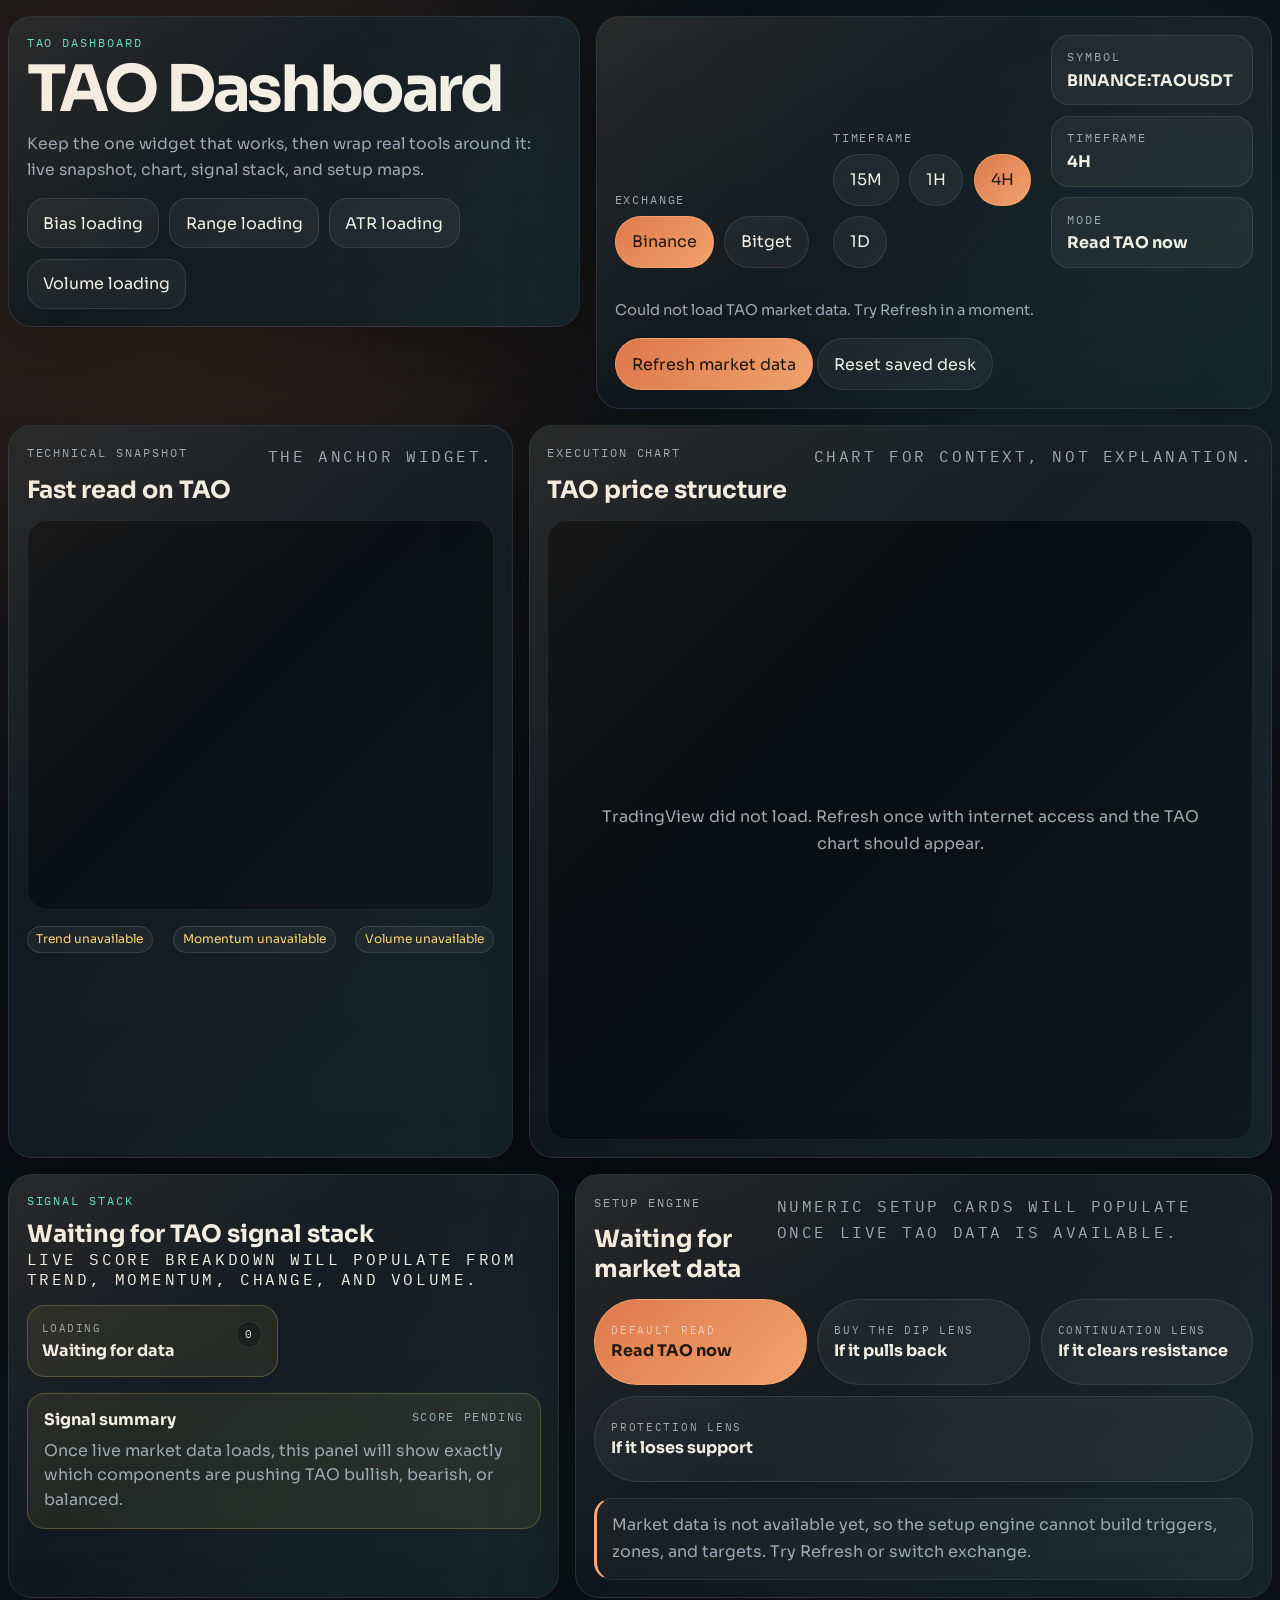
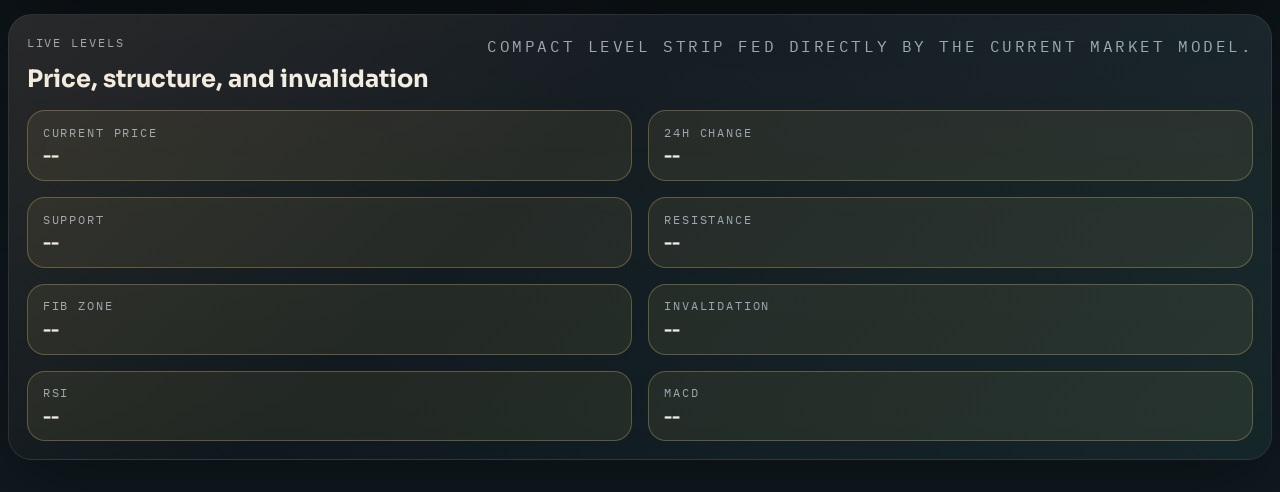
==== commit 37c1094b: "Revert "Add TAO arb control subpage" This reverts commit 8bec815c0425acaf5c6bb800b65f220af597338d." ====
--- a/tao-dashboard/index.html
+++ b/tao-dashboard/index.html
@@ -16,7 +16,7 @@
 .command-grid{grid-template-columns:minmax(0,1.1fr) minmax(520px,1.3fr);margin-bottom:1rem;align-items:start}.command-title{display:grid;gap:.9rem}.control-stack{display:grid;gap:.9rem}.chip-row,.segmented,.stat-row,.mode-row{display:flex;flex-wrap:wrap;gap:.65rem}.chip,.segmented button,.stat,.metric,.explain,.bubble,.mode-btn,.refresh-btn,.reset-btn{border:1px solid rgba(255,255,255,.1);background:rgba(255,255,255,.05);border-radius:18px}.chip,.stat,.metric,.explain,.bubble{padding:.85rem .95rem}.controls{grid-template-columns:repeat(3,minmax(0,1fr));align-items:end}.label{font-size:.72rem;color:var(--muted);margin-bottom:.55rem}.segmented button,.mode-btn,.refresh-btn,.reset-btn{padding:.9rem 1rem;color:var(--text);font:inherit;cursor:pointer;transition:.2s ease;border-radius:999px;background:rgba(255,255,255,.05)}.segmented button:hover,.mode-btn:hover,.refresh-btn:hover,.reset-btn:hover,.segmented button:focus-visible,.mode-btn:focus-visible,.refresh-btn:focus-visible,.reset-btn:focus-visible{transform:translateY(-1px);border-color:rgba(255,171,114,.42);outline:none}.segmented .active,.mode-btn.active,.refresh-btn{background:linear-gradient(135deg,rgba(255,135,82,.86),rgba(255,171,114,.95));color:#1d140e;border-color:rgba(255,171,114,.65)}
 .stat-row{margin-top:0}.stat{flex:1 1 120px}.stat span,.metric span{display:block;font-size:.72rem;color:var(--muted);margin-bottom:.35rem}.core-grid{grid-template-columns:minmax(360px,.95fr) minmax(0,1.4fr);margin-bottom:1rem}.support-grid{grid-template-columns:minmax(320px,.95fr) minmax(0,1.2fr);margin-bottom:1rem}.head{display:flex;justify-content:space-between;gap:1rem;align-items:start;margin-bottom:.95rem}.head p,.bubble p,.explain p,.footer-note,.status-line{color:var(--muted);line-height:1.65}.chart-mount{height:620px;border-radius:20px;overflow:hidden;border:1px solid rgba(255,255,255,.08);background:rgba(8,13,17,.92)}#chart-widget{height:620px}#tech-widget{height:390px;border-radius:20px;overflow:hidden;border:1px solid rgba(255,255,255,.08);background:rgba(8,13,17,.76)}.fallback{height:100%;display:grid;place-items:center;padding:2rem;color:var(--muted);text-align:center;line-height:1.7}
 .explain-grid{grid-template-columns:repeat(2,minmax(0,1fr));margin-top:1rem}.explain strong{display:block;margin-bottom:.3rem}.desk-grid{grid-template-columns:minmax(320px,.95fr) minmax(0,1.2fr)}.mode-row{margin-top:.3rem}.mode-btn{display:flex;flex-direction:column;gap:.2rem;align-items:flex-start;justify-content:center;min-height:86px;flex:1 1 210px;text-align:left}.mode-btn small{font-size:.68rem;color:rgba(255,255,255,.6)}.meta-row{display:flex;justify-content:space-between;gap:1rem;align-items:center;flex-wrap:wrap;margin-top:1rem}.status-line{font-size:.92rem}.metric-grid{grid-template-columns:repeat(2,minmax(0,1fr));margin-top:1rem}.metric strong{display:block}.metric.good{border-color:rgba(138,226,156,.28);background:rgba(138,226,156,.08)}.metric.warn{border-color:rgba(255,211,110,.28);background:rgba(255,211,110,.08)}.metric.bad{border-color:rgba(255,124,114,.28);background:rgba(255,124,114,.08)}.bubble-grid{margin-top:1rem}.bubble{background:rgba(255,255,255,.04)}.bubble--desk{border-left:3px solid var(--accent)}.bubble--market{border-left:3px solid var(--accent2)}.signal-grid{display:grid;grid-template-columns:repeat(2,minmax(0,1fr));gap:.75rem;margin-top:1rem}.signal-card{border:1px solid rgba(255,255,255,.1);background:rgba(255,255,255,.04);border-radius:18px;padding:.9rem}.signal-card.good{border-color:rgba(138,226,156,.26);background:rgba(138,226,156,.08)}.signal-card.warn{border-color:rgba(255,211,110,.24);background:rgba(255,211,110,.08)}.signal-card.bad{border-color:rgba(255,124,114,.24);background:rgba(255,124,114,.08)}.signal-card__top{display:flex;justify-content:space-between;gap:.75rem;align-items:flex-start}.signal-card__label,.signal-card__impact,.tool-card__eyebrow,.tool-level span,.tool-card__tag{font-family:"IBM Plex Mono",monospace;text-transform:uppercase;letter-spacing:.14em}.signal-card__label{font-size:.66rem;color:var(--muted);margin-bottom:.35rem}.signal-card__value{font-size:1rem;line-height:1.25}.signal-card__impact{font-size:.7rem;padding:.35rem .5rem;border-radius:999px;border:1px solid rgba(255,255,255,.1);background:rgba(8,13,17,.34);white-space:nowrap}.signal-summary{margin-top:1rem;padding:.95rem 1rem;border-radius:18px;border:1px solid rgba(255,255,255,.1);background:rgba(255,255,255,.04)}.signal-summary.good{border-color:rgba(138,226,156,.26);background:rgba(138,226,156,.08)}.signal-summary.warn{border-color:rgba(255,211,110,.24);background:rgba(255,211,110,.08)}.signal-summary.bad{border-color:rgba(255,124,114,.24);background:rgba(255,124,114,.08)}.signal-summary__top{display:flex;justify-content:space-between;gap:.8rem;align-items:flex-start;margin-bottom:.55rem}.signal-summary__score{font-family:"IBM Plex Mono",monospace;text-transform:uppercase;letter-spacing:.14em;font-size:.72rem;color:var(--muted)}.signal-summary p{color:var(--muted);line-height:1.55}.tool-grid{display:grid;gap:1rem;margin-top:1rem}.tool-grid--triple{grid-template-columns:repeat(3,minmax(0,1fr))}.tool-grid--double{grid-template-columns:repeat(2,minmax(0,1fr))}.tool-card{border:1px solid rgba(255,255,255,.1);background:rgba(255,255,255,.04);border-radius:18px;padding:1rem}.tool-card.good{border-color:rgba(138,226,156,.26);background:rgba(138,226,156,.08)}.tool-card.warn{border-color:rgba(255,211,110,.24);background:rgba(255,211,110,.08)}.tool-card.bad{border-color:rgba(255,124,114,.24);background:rgba(255,124,114,.08)}.tool-card__head{display:flex;justify-content:space-between;gap:.8rem;align-items:flex-start;margin-bottom:.85rem}.tool-card__eyebrow{font-size:.68rem;color:var(--muted);margin-bottom:.28rem}.tool-card__title{font-size:1rem;line-height:1.2}.tool-card__tag{font-size:.68rem;color:var(--text);padding:.35rem .55rem;border:1px solid rgba(255,255,255,.1);border-radius:999px;background:rgba(255,255,255,.05)}.tool-card__rows{display:grid;grid-template-columns:repeat(2,minmax(0,1fr));gap:.7rem}.tool-level{padding:.75rem .8rem;border-radius:14px;border:1px solid rgba(255,255,255,.08);background:rgba(8,13,17,.34)}.tool-level span{display:block;font-size:.66rem;color:var(--muted);margin-bottom:.3rem}.tool-level strong{display:block;font-size:.95rem;line-height:1.25}.tool-note{margin-top:.85rem;color:var(--muted);line-height:1.6;font-size:.92rem}
-.footer-row{display:flex;justify-content:space-between;gap:1rem;align-items:center;flex-wrap:wrap;margin-top:1rem}.footer-note{font-size:.86rem}.pill{display:inline-flex;align-items:center;gap:.45rem;padding:.28rem .55rem;border-radius:999px;font-size:.76rem;border:1px solid rgba(255,255,255,.12);background:rgba(255,255,255,.05)}.pill.good{color:var(--good)}.pill.warn{color:var(--warn)}.pill.bad{color:var(--bad)}.desk-link{display:inline-flex;align-items:center;justify-content:center;padding:.9rem 1rem;border:1px solid rgba(255,255,255,.1);border-radius:999px;background:rgba(255,255,255,.05);color:var(--text);text-decoration:none;transition:.2s ease}.desk-link:hover,.desk-link:focus-visible{transform:translateY(-1px);border-color:rgba(255,171,114,.42);outline:none}
+.footer-row{display:flex;justify-content:space-between;gap:1rem;align-items:center;flex-wrap:wrap;margin-top:1rem}.footer-note{font-size:.86rem}.pill{display:inline-flex;align-items:center;gap:.45rem;padding:.28rem .55rem;border-radius:999px;font-size:.76rem;border:1px solid rgba(255,255,255,.12);background:rgba(255,255,255,.05)}.pill.good{color:var(--good)}.pill.warn{color:var(--warn)}.pill.bad{color:var(--bad)}
 @media (max-width:1150px){.command-grid,.controls,.core-grid,.support-grid,.explain-grid,.metric-grid,.signal-grid,.tool-grid--triple,.tool-grid--double{grid-template-columns:1fr}.chart-mount,#chart-widget{height:520px}#tech-widget{height:340px}}@media (max-width:720px){main{width:min(100vw - .8rem,100%);padding:.5rem 0 1.5rem}.hero-card,.explainer,.control-card,.chart,.snapshot,.autopilot,.readout,.footer-row,.command-panel,.metrics-panel{padding:1rem}.chart-mount,#chart-widget{height:430px}.segmented button,.mode-btn,.refresh-btn,.reset-btn{width:100%}.tool-card__rows{grid-template-columns:1fr}}
 </style>
 </head>
@@ -64,7 +64,6 @@
       <div class="meta-row">
         <div class="status-line" id="statusLine">Loading market data...</div>
         <div>
-          <a class="desk-link" href="./control/">Open arb control</a>
           <button type="button" class="refresh-btn" id="refreshBtn">Refresh market data</button>
           <button type="button" class="reset-btn" id="resetBtn">Reset saved desk</button>
         </div>
